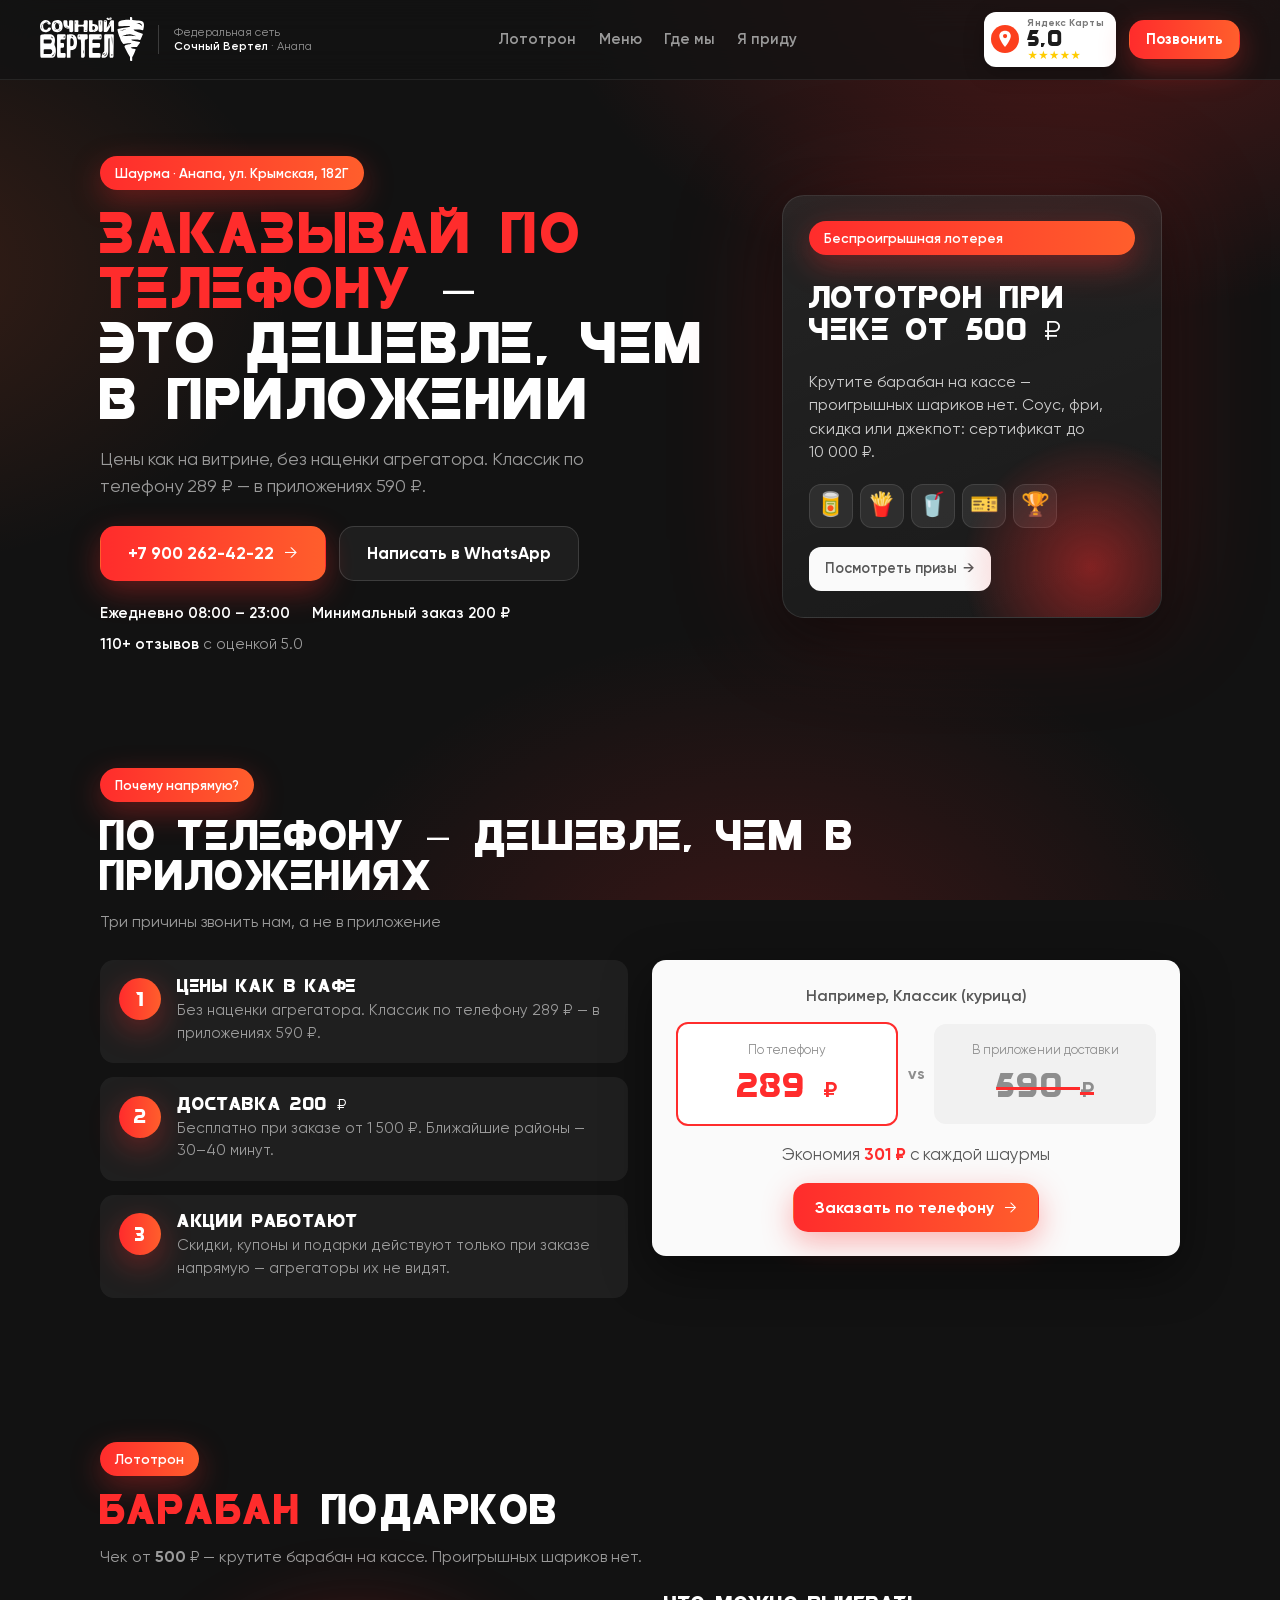
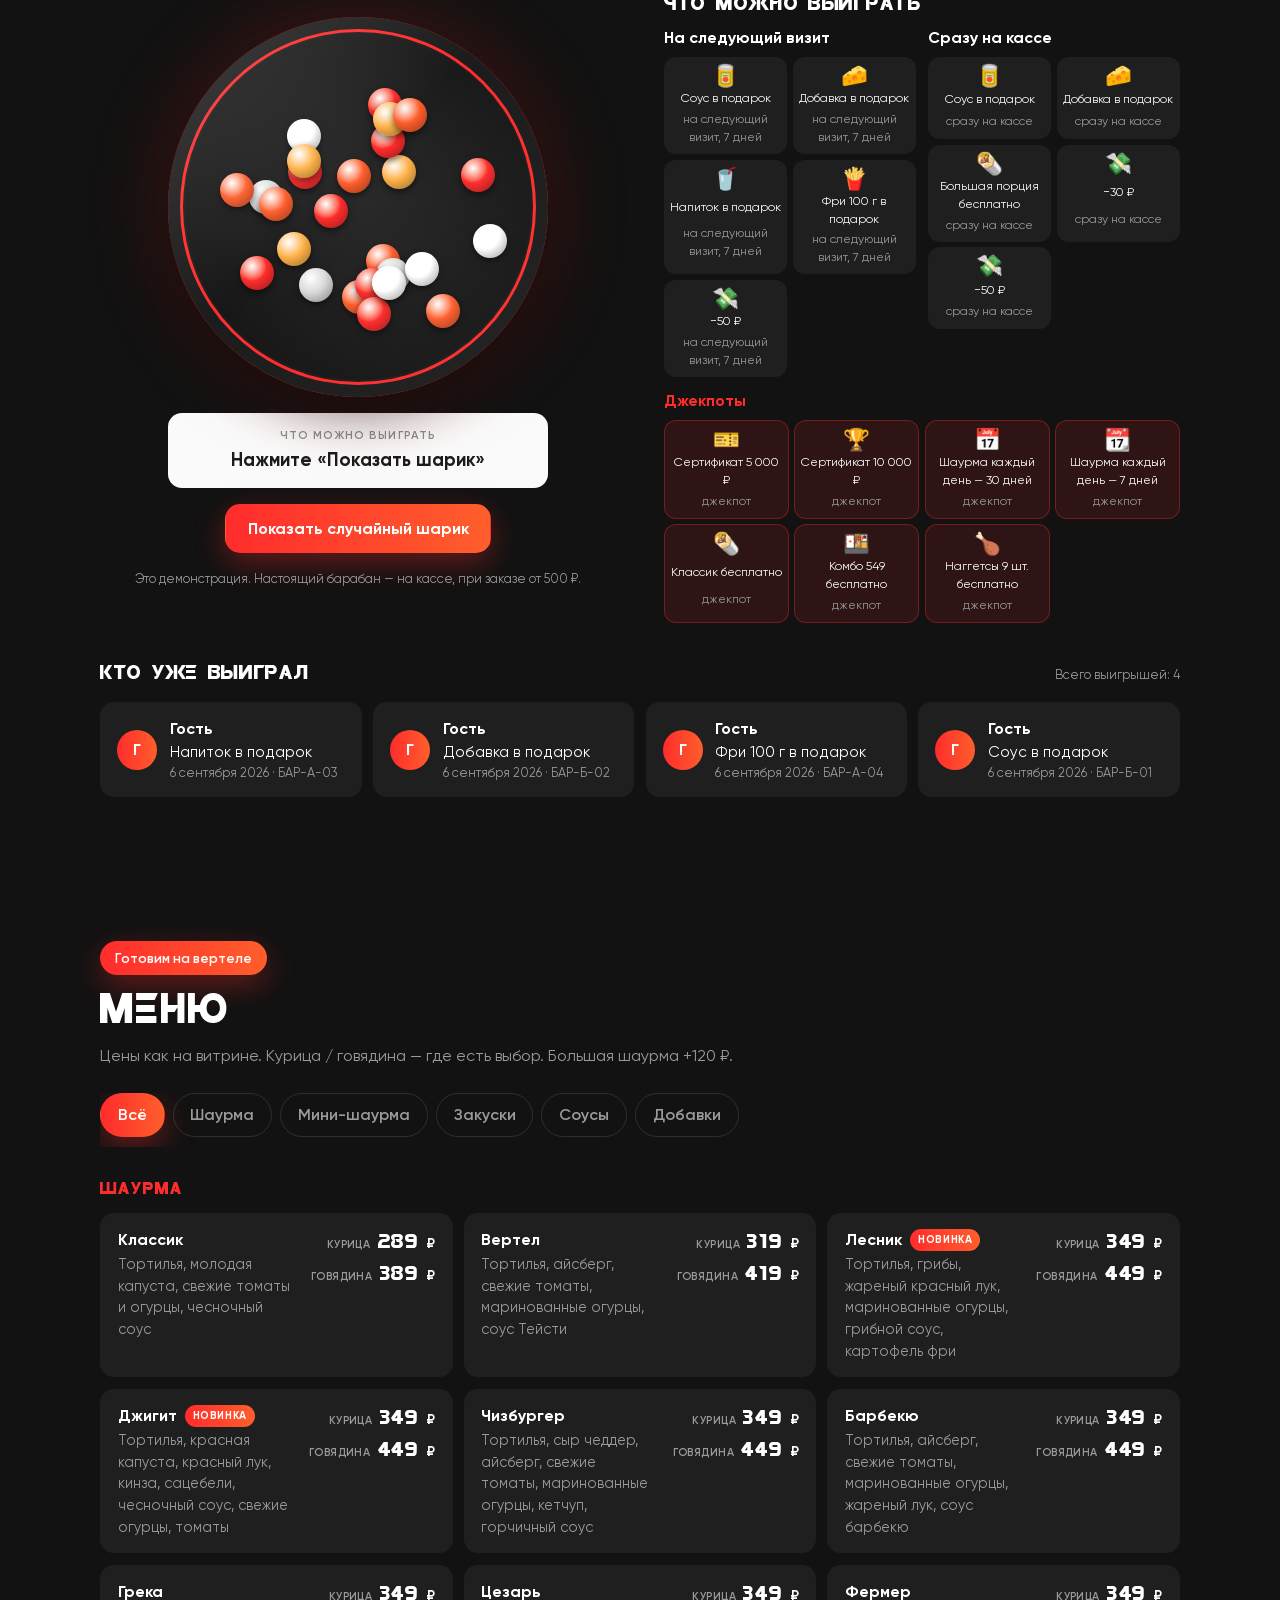
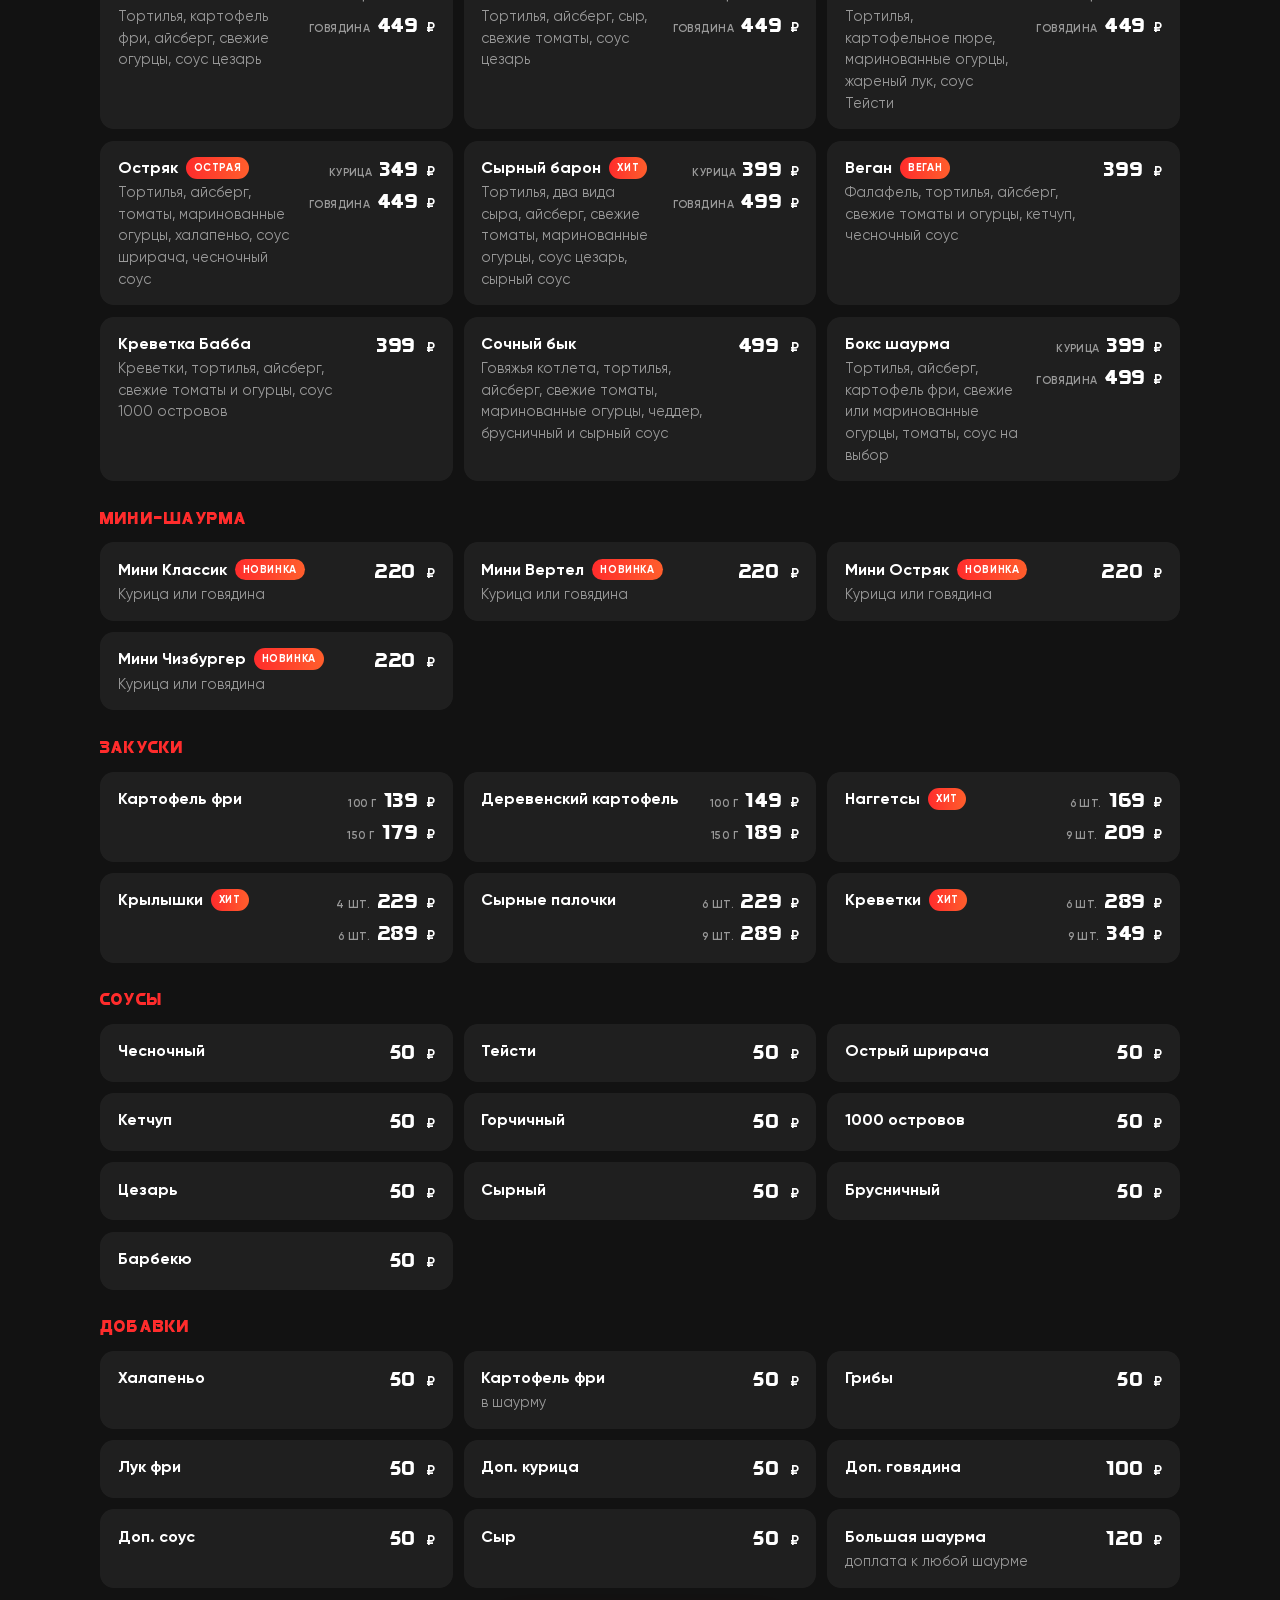
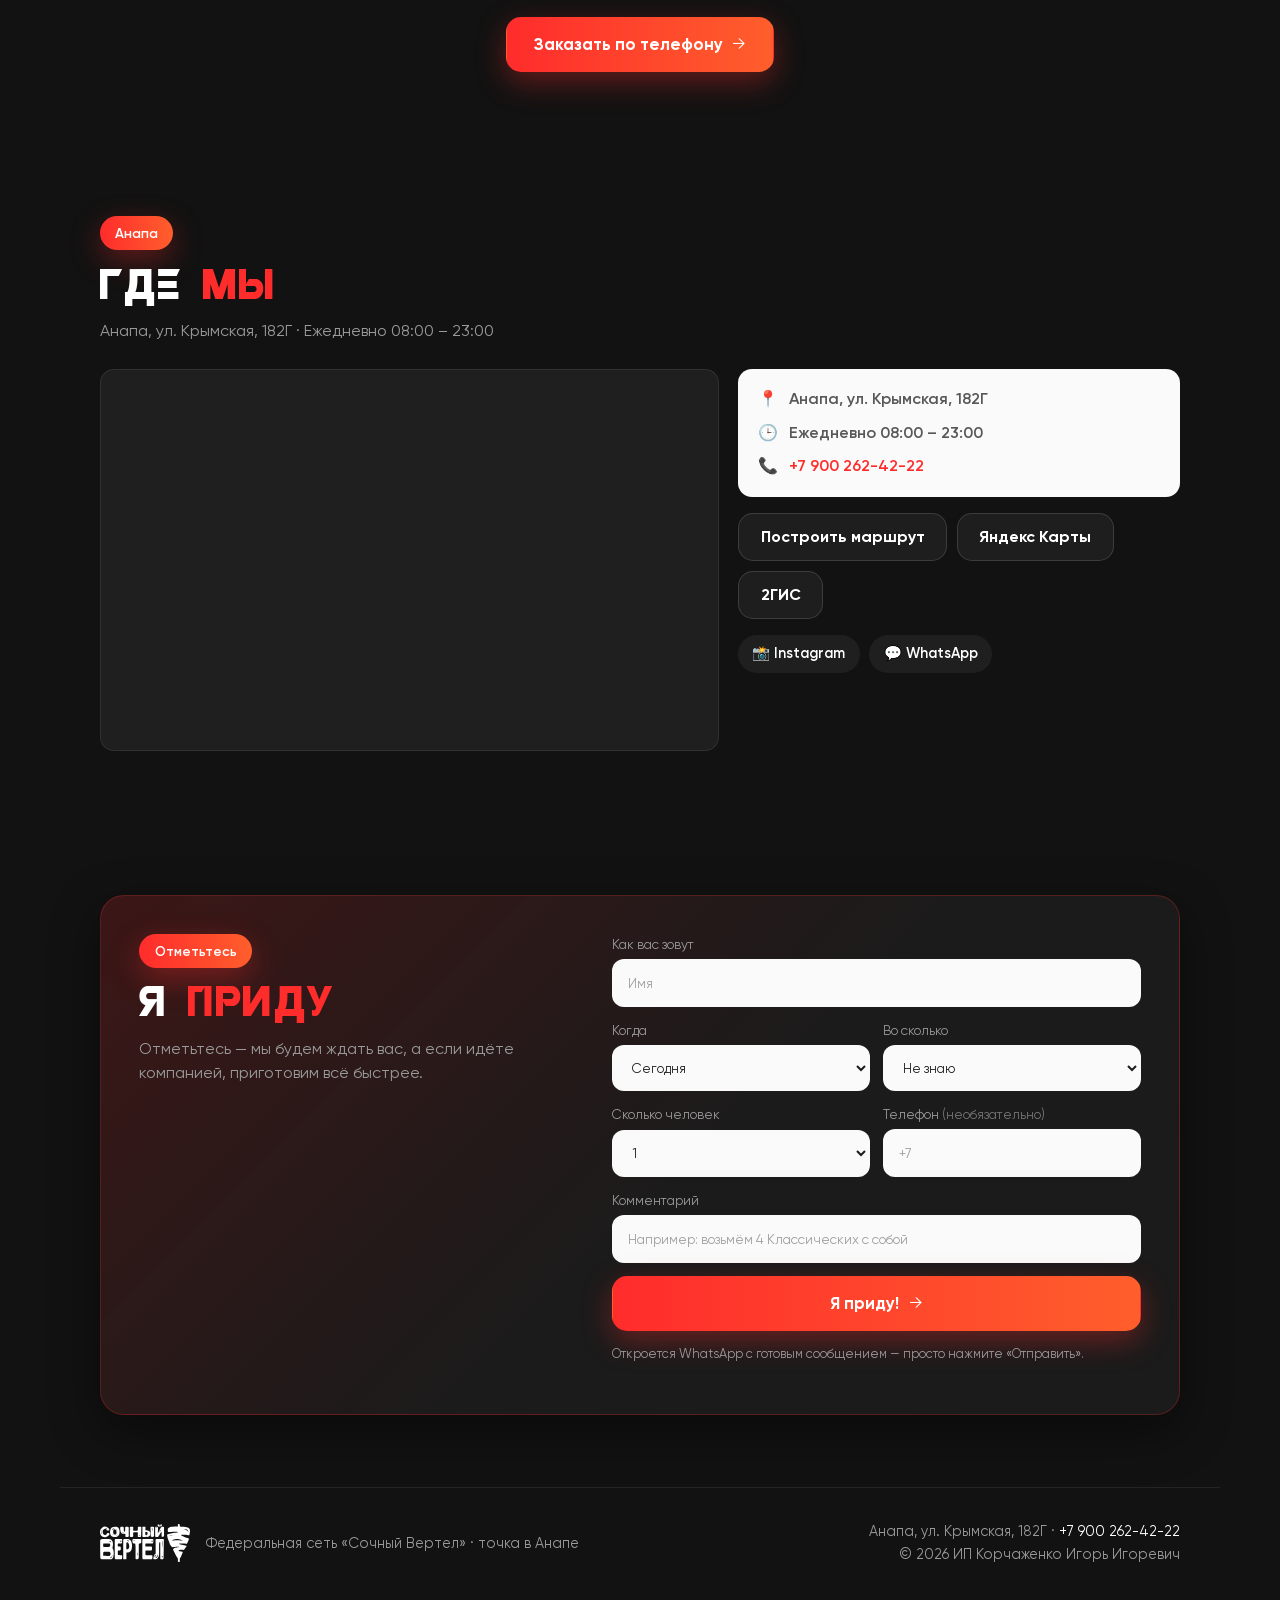
==== index.html @ 8f4b558a "Карта на карточку Сочный Вертел, барабан по центру, победители 6 сентября" ====
<!DOCTYPE html>
<html lang="ru">
<head>
  <meta charset="utf-8">
  <meta name="viewport" content="width=device-width, initial-scale=1, viewport-fit=cover">
  <title>Сочный вертел — шаурма в Анапе. Заказ по телефону дешевле</title>
  <meta name="description" content="Шаурма «Сочный вертел» в Анапе, ул. Крымская 182Г. Заказ по телефону дешевле. Беспроигрышный лототрон от 500 ₽.">
  <meta name="theme-color" content="#16110d">
  <meta property="og:title" content="Сочный вертел — шаурма в Анапе">
  <meta property="og:description" content="Заказ по телефону дешевле, чем в приложениях. Беспроигрышный лототрон при чеке от 500 ₽.">
  <meta property="og:type" content="website">
  <link rel="icon" href="assets/logo.svg" type="image/svg+xml">
  <link rel="stylesheet" href="styles.css">
</head>
<body>

<div class="embers" aria-hidden="true"></div>

<header class="topbar">
  <a class="brand" href="#top">
    <img src="assets/logo.svg" alt="Сочный Вертел" width="104" height="44">
    <span class="brand-sub">Федеральная сеть<br><b>Сочный Вертел</b> · Анапа</span>
  </a>
  <nav class="topnav">
    <a href="#drum">Лототрон</a>
    <a href="#menu">Меню</a>
    <a href="#map">Где мы</a>
    <a href="#rsvp">Я приду</a>
  </nav>
  <div class="topbar-right">
    <a class="ymaps-badge" data-ymaps href="#" target="_blank" rel="noopener" aria-label="5.0 на Яндекс Картах">
      <span class="ymaps-logo" aria-hidden="true">
        <svg viewBox="0 0 32 32" width="28" height="28">
          <circle cx="16" cy="16" r="16" fill="#FC3F1D"/>
          <path d="M16.1 6.6c-3.9 0-6.6 2.5-6.6 6.1 0 4.4 5.5 11.2 6.2 12.1.2.2.5.2.7 0 .7-.9 6.2-7.7 6.2-12.1 0-3.6-2.7-6.1-6.5-6.1zm0 8.4a2.4 2.4 0 1 1 0-4.8 2.4 2.4 0 0 1 0 4.8z" fill="#fff"/>
        </svg>
      </span>
      <span class="ymaps-meta">
        <span class="ymaps-brand">Яндекс Карты</span>
        <span class="ymaps-score">5,0</span>
        <span class="ymaps-stars" aria-hidden="true">★★★★★</span>
      </span>
    </a>
    <a class="btn btn-sm btn-accent" data-tel href="#">Позвонить</a>
  </div>
</header>

<main id="top">

  <!-- ============ HERO ============ -->
  <section class="hero">
    <div class="hero-inner">
      <span class="tag">Шаурма · <span data-address>Анапа, ул. Крымская, 182Г</span></span>
      <h1><span class="red">Заказывай по телефону</span> — <br>это дешевле, чем в приложении</h1>
      <p class="lead">Цены как на витрине, без наценки агрегатора. Классик по телефону 289&nbsp;₽ — в приложениях 590&nbsp;₽.</p>
      <div class="hero-cta">
        <a class="btn btn-accent btn-lg" data-tel href="#"><span data-phone>+7 ···</span> <span class="arrow">→</span></a>
        <a class="btn btn-ghost btn-lg" data-wa href="#" target="_blank" rel="noopener">Написать в WhatsApp</a>
      </div>
      <ul class="hero-facts">
        <li><b data-hours>Ежедневно</b></li>
        <li><b data-min-order>Минимальный заказ 200 ₽</b></li>
        <li><b>110+ отзывов</b> с оценкой 5.0</li>
      </ul>
    </div>
    <div class="hero-art">
      <a class="hero-card hero-lotto" href="#drum">
        <span class="tag">Беспроигрышная лотерея</span>
        <h2 class="hero-lotto-title">Лототрон при чеке от <span data-drum-threshold>500</span>&nbsp;₽</h2>
        <p class="hero-lotto-lead">Крутите барабан на кассе — проигрышных шариков нет. Соус, фри, скидка или джекпот: сертификат до 10&nbsp;000&nbsp;₽.</p>
        <div class="hero-lotto-prizes" aria-hidden="true">
          <span>🥫</span><span>🍟</span><span>🥤</span><span>🎫</span><span>🏆</span>
        </div>
        <span class="hero-pill">Посмотреть призы <span class="arrow">→</span></span>
      </a>
    </div>
  </section>

  <!-- ============ DELIVERY ============ -->
  <section class="section delivery" id="delivery">
    <div class="section-head">
      <span class="tag">Почему напрямую?</span>
      <h2 data-delivery-headline>По телефону — дешевле</h2>
      <p class="muted">Три причины звонить нам, а не в приложение</p>
    </div>
    <div class="delivery-grid">
      <div class="points" data-delivery-points></div>
      <div class="compare-card" data-compare hidden>
        <div class="compare-title">Например, <span data-compare-item></span></div>
        <div class="compare-row">
          <div class="compare-col phone">
            <span class="compare-label">По телефону</span>
            <span class="compare-price" data-compare-phone></span>
          </div>
          <div class="compare-vs">vs</div>
          <div class="compare-col app">
            <span class="compare-label">В приложении доставки</span>
            <span class="compare-price" data-compare-app></span>
          </div>
        </div>
        <div class="compare-save">Экономия <b data-compare-save></b> с каждой шаурмы</div>
        <a class="btn btn-accent" data-tel href="#">Заказать по телефону <span class="arrow">→</span></a>
      </div>
    </div>
  </section>

  <!-- ============ DRUM / LOTTERY ============ -->
  <section class="section drum" id="drum">
    <div class="section-head">
      <span class="tag">Лототрон</span>
      <h2><span class="red">Барабан</span> подарков</h2>
      <p class="muted">Чек от <b data-drum-threshold>500</b> ₽ — крутите барабан на кассе. Проигрышных шариков нет.</p>
    </div>

    <div class="drum-grid">
      <div class="drum-visual">
        <div class="drum-wheel" data-wheel>
          <div class="drum-glass"></div>
          <div class="drum-balls" data-balls></div>
        </div>
        <div class="drum-result" data-drum-result>
          <span class="drum-result-label">Что можно выиграть</span>
          <span class="drum-result-prize">Нажмите «Показать шарик»</span>
        </div>
        <button class="btn btn-accent" type="button" data-spin>Показать случайный шарик</button>
        <p class="tiny muted">Это демонстрация. Настоящий барабан — на кассе, при заказе от <span data-drum-threshold>500</span> ₽.</p>
      </div>

      <div class="drum-side">
        <div class="prizes">
          <h3>Что можно выиграть</h3>
          <div class="prize-groups" data-prizes></div>
        </div>
      </div>
    </div>

    <div class="winners">
      <div class="winners-head">
        <h3>Кто уже выиграл</h3>
        <span class="tiny muted" data-winners-count></span>
      </div>
      <div class="winners-list" data-winners>
        <div class="empty">Барабан крутится на кассе — первые выигрыши появятся здесь.</div>
      </div>
    </div>
  </section>

  <!-- ============ MENU ============ -->
  <section class="section" id="menu">
    <div class="section-head">
      <span class="tag">Готовим на вертеле</span>
      <h2>Меню</h2>
      <p class="muted">Цены как на витрине. Курица / говядина — где есть выбор. Большая шаурма +120&nbsp;₽.</p>
    </div>
    <div class="menu-tabs" data-menu-tabs></div>
    <div class="menu-list" data-menu></div>
    <div class="menu-cta">
      <a class="btn btn-accent btn-lg" data-tel href="#">Заказать по телефону <span class="arrow">→</span></a>
      <a class="btn btn-ghost" data-yandex-eda href="#" target="_blank" rel="noopener" hidden>Мы в Яндекс Еде</a>
    </div>
  </section>

  <!-- ============ MAP ============ -->
  <section class="section" id="map">
    <div class="section-head">
      <span class="tag">Анапа</span>
      <h2>Где <span class="red">мы</span></h2>
      <p class="muted"><span data-address></span> · <span data-hours></span></p>
    </div>
    <div class="map-grid">
      <div class="map-frame">
        <iframe data-map title="Карта: Сочный вертел, Анапа" loading="lazy" allowfullscreen></iframe>
      </div>
      <div class="map-side">
        <div class="map-card">
          <div class="map-card-row"><span class="ico">📍</span><span data-address></span></div>
          <div class="map-card-row"><span class="ico">🕒</span><span data-hours></span></div>
          <div class="map-card-row"><span class="ico">📞</span><a data-tel href="#"><span data-phone></span></a></div>
        </div>
        <div class="map-links">
          <a class="btn btn-ghost" data-route href="#" target="_blank" rel="noopener">Построить маршрут</a>
          <a class="btn btn-ghost" data-ymaps href="#" target="_blank" rel="noopener">Яндекс Карты</a>
          <a class="btn btn-ghost" data-2gis href="#" target="_blank" rel="noopener">2ГИС</a>
        </div>
        <div class="social" data-social></div>
      </div>
    </div>
  </section>

  <!-- ============ RSVP ============ -->
  <section class="section rsvp" id="rsvp">
    <div class="rsvp-card">
      <div class="rsvp-text">
        <span class="tag">Отметьтесь</span>
        <h2>Я <span class="red">приду</span></h2>
        <p>Отметьтесь — мы будем ждать вас, а если идёте компанией, приготовим всё быстрее. <span class="rsvp-counter" data-rsvp-counter hidden>Сегодня к нам собираются <b data-rsvp-today>0</b> гостей.</span></p>
      </div>
      <form class="rsvp-form" data-rsvp-form novalidate>
        <label>
          <span>Как вас зовут</span>
          <input name="name" type="text" maxlength="60" placeholder="Имя" required autocomplete="name">
        </label>
        <div class="row2">
          <label>
            <span>Когда</span>
            <select name="when" required>
              <option value="Сегодня">Сегодня</option>
              <option value="Завтра">Завтра</option>
              <option value="В пятницу на DJ-сет">В пятницу на DJ-сет</option>
              <option value="В субботу на DJ-сет">В субботу на DJ-сет</option>
              <option value="На этой неделе">На этой неделе</option>
            </select>
          </label>
          <label>
            <span>Во сколько</span>
            <select name="time">
              <option value="">Не знаю</option>
              <option>08:00–11:00</option>
              <option>11:00–14:00</option>
              <option>14:00–17:00</option>
              <option>17:00–20:00</option>
              <option>20:00–23:00</option>
            </select>
          </label>
        </div>
        <div class="row2">
          <label>
            <span>Сколько человек</span>
            <select name="people">
              <option>1</option><option>2</option><option>3</option><option>4</option><option>5</option><option value="6+">6 и больше</option>
            </select>
          </label>
          <label>
            <span>Телефон <em>(необязательно)</em></span>
            <input name="phone" type="tel" placeholder="+7" autocomplete="tel">
          </label>
        </div>
        <label>
          <span>Комментарий</span>
          <input name="comment" type="text" maxlength="140" placeholder="Например: возьмём 4 Классических с собой">
        </label>
        <!-- honeypot -->
        <input name="website" type="text" class="hp" tabindex="-1" autocomplete="off">
        <button class="btn btn-accent btn-lg" type="submit" data-rsvp-submit>Я приду! <span class="arrow">→</span></button>
        <p class="tiny muted" data-rsvp-hint></p>
        <div class="rsvp-status" data-rsvp-status hidden></div>
      </form>
    </div>
  </section>

</main>

<footer class="footer">
  <div class="footer-brand"><img src="assets/logo.svg" alt="Сочный Вертел" width="90" height="38"><span>Федеральная сеть «Сочный Вертел» · точка в Анапе</span></div>
  <div class="footer-meta"><span data-address></span> · <a data-tel href="#"><span data-phone></span></a><br>© <span data-year></span> <span data-legal></span></div>
</footer>

<a class="fab" data-tel href="#" aria-label="Позвонить">Заказать по телефону <span class="arrow">→</span></a>

<div class="modal" data-modal hidden>
  <div class="modal-backdrop" data-modal-close></div>
  <div class="modal-card" role="dialog" aria-modal="true">
    <button class="modal-x" type="button" data-modal-close aria-label="Закрыть">×</button>
    <div class="modal-ico" data-modal-ico></div>
    <h3 data-modal-title></h3>
    <p data-modal-text></p>
    <a class="btn btn-accent" data-tel href="#">Заказать по телефону <span class="arrow">→</span></a>
  </div>
</div>

<script src="config.js"></script>
<script src="app.js"></script>
</body>
</html>
---- styles.css ----
/* ============================================================
   Сочный Вертел — фирменный стиль (по мотивам sochnyvertel.ru)
   Шрифты: ROBO (заголовки), Gilroy (текст). Цвета: #ff2c2c → #ff5e2c
   ============================================================ */
@font-face { font-family: "ROBO"; src: url("assets/fonts/robo.woff") format("woff"); font-weight: 400; font-display: swap; }
@font-face { font-family: "Gilroy"; src: url("assets/fonts/gilroy-regular.woff") format("woff"); font-weight: 400; font-display: swap; }
@font-face { font-family: "Gilroy"; src: url("assets/fonts/gilroy-semibold.woff") format("woff"); font-weight: 600; font-display: swap; }
@font-face { font-family: "Gilroy"; src: url("assets/fonts/gilroy-bold.woff") format("woff"); font-weight: 700; font-display: swap; }

:root {
  --bg: #121212;
  --bg-2: #171717;
  --card: rgba(255, 255, 255, 0.06);
  --card-solid: #1f1f1f;
  --line: rgba(255, 255, 255, 0.08);
  --text: #ffffff;
  --muted: #9a9a9a;
  --muted-2: #8e8e8e;
  --red: #ff2c2c;
  --red-2: #ff5e2c;
  --grad: linear-gradient(90deg, #ff2c2c 0%, #ff5e2c 100%);
  --light: #fafafa;
  --light-text: #585858;
  --green: #4cd37b;
  --gold: #ffb347;
  --radius: 14px;
  --radius-btn: 15px;
  --shadow: 0 16px 50px rgba(0, 0, 0, 0.45);
  --glow: 0 10px 30px rgba(255, 44, 44, 0.35);
  --max: 1160px;
  --font: "Gilroy", "Manrope", system-ui, -apple-system, "Segoe UI", Roboto, sans-serif;
  --display: "ROBO", "Gilroy", system-ui, sans-serif;
}

* { box-sizing: border-box; }
html { scroll-behavior: smooth; scroll-padding-top: 84px; }
body {
  margin: 0;
  font-family: var(--font);
  background: var(--bg);
  color: var(--text);
  line-height: 1.5;
  -webkit-font-smoothing: antialiased;
  position: relative;
  overflow-x: hidden;
}
/* фирменные «угли»/жар на фоне */
body::before {
  content: ""; position: fixed; inset: 0; z-index: -2; pointer-events: none;
  background:
    radial-gradient(900px 600px at 85% -5%, rgba(255, 44, 44, 0.28), transparent 60%),
    radial-gradient(700px 500px at -10% 30%, rgba(255, 94, 44, 0.16), transparent 60%),
    radial-gradient(800px 600px at 60% 110%, rgba(255, 44, 44, 0.18), transparent 60%),
    var(--bg);
}
.embers { position: fixed; inset: 0; z-index: -1; pointer-events: none; overflow: hidden; }
.embers i {
  position: absolute; bottom: -10px; width: 4px; height: 4px; border-radius: 50%;
  background: radial-gradient(circle, #ffd9a8 0%, #ff5e2c 45%, rgba(255, 44, 44, 0) 75%);
  filter: blur(0.3px); opacity: 0; animation: rise linear infinite;
}
@keyframes rise {
  0% { transform: translate(0, 0) scale(0.6); opacity: 0; }
  10% { opacity: 0.9; }
  100% { transform: translate(var(--dx), -110vh) scale(1.2); opacity: 0; }
}

a { color: inherit; text-decoration: none; }
h1, h2, h3 { margin: 0 0 0.4em; line-height: 1.08; }
h1, h2 {
  font-family: var(--display); font-weight: 400; text-transform: uppercase; letter-spacing: 0.04em;
}
h1 { font-size: clamp(1.9rem, 4.6vw, 3.2rem); }
h2 { font-size: clamp(1.5rem, 3.2vw, 2.3rem); }
h3 { font-family: var(--font); font-weight: 700; font-size: 1.1rem; }
p { margin: 0 0 1em; }
.muted { color: var(--muted); }
.tiny { font-size: 0.8rem; }
.red { color: var(--red); }
[hidden] { display: none !important; }

/* ---------- tag / buttons ---------- */
.tag {
  display: inline-block; padding: 0.42rem 0.95rem; border-radius: 999px; background: var(--grad); color: #fff;
  font-weight: 600; font-size: 0.85rem; margin-bottom: 0.9rem; box-shadow: var(--glow);
}
.btn {
  display: inline-flex; align-items: center; justify-content: center; gap: 0.6rem;
  padding: 0.85rem 1.35rem; border-radius: var(--radius-btn); font-weight: 700; font-size: 1rem; font-family: var(--font);
  border: 1.5px solid transparent; cursor: pointer; transition: transform 0.12s, filter 0.2s, border-color 0.2s, background 0.2s;
  white-space: nowrap; user-select: none; line-height: 1.2;
}
.btn:active { transform: scale(0.97); }
.btn .arrow { font-weight: 400; transition: transform 0.2s; }
.btn:hover .arrow { transform: translateX(4px); }
.btn-accent { background: var(--grad); color: #fff; box-shadow: var(--glow); }
.btn-accent:hover { filter: brightness(1.07); }
.btn-ghost { background: rgba(255, 255, 255, 0.05); border-color: rgba(255, 255, 255, 0.14); color: var(--text); }
.btn-ghost:hover { border-color: var(--red); }
.btn-lg { padding: 1.05rem 1.7rem; font-size: 1.05rem; }
.btn-sm { padding: 0.6rem 1rem; font-size: 0.9rem; }

/* ---------- topbar ---------- */
.topbar {
  position: sticky; top: 0; z-index: 50;
  display: flex; align-items: center; gap: 1.2rem; justify-content: space-between;
  padding: 0.75rem clamp(1rem, 4vw, 2.5rem);
  background: rgba(18, 18, 18, 0.78); backdrop-filter: blur(16px); -webkit-backdrop-filter: blur(16px);
  border-bottom: 1px solid var(--line);
}
.brand { display: flex; align-items: center; gap: 0.9rem; }
.brand img { display: block; height: 44px; width: auto; }
.brand-sub { font-size: 0.72rem; line-height: 1.25; color: var(--muted); padding-left: 0.9rem; border-left: 1px solid rgba(255, 255, 255, 0.18); }
.brand-sub b { color: var(--text); font-weight: 600; }
.topnav { display: flex; gap: 1.4rem; font-weight: 600; font-size: 0.95rem; color: var(--muted); }
.topnav a:hover { color: var(--text); }
.topbar-right { display: flex; align-items: center; gap: 0.8rem; }
.ymaps-badge {
  display: flex; align-items: center; gap: 0.55rem; padding: 0.35rem 0.7rem 0.35rem 0.4rem;
  background: #fff; color: #1c1c1c; border-radius: 12px; box-shadow: 0 6px 20px rgba(0, 0, 0, 0.25);
  min-width: 132px; text-decoration: none;
}
.ymaps-logo { display: grid; place-items: center; flex: 0 0 auto; }
.ymaps-logo svg { display: block; }
.ymaps-meta { display: grid; line-height: 1.05; }
.ymaps-brand { font-size: 0.62rem; font-weight: 700; color: #7a7a7a; letter-spacing: 0.02em; }
.ymaps-score { font-family: var(--display); font-size: 1.25rem; letter-spacing: 0.04em; color: #1c1c1c; }
.ymaps-stars { color: #fc0; font-size: 0.72rem; letter-spacing: 0.04em; }
@media (max-width: 960px) { .topnav { display: none; } }
@media (max-width: 640px) {
  .brand-sub { display: none; }
  .ymaps-badge { min-width: 0; padding: 0.3rem 0.5rem 0.3rem 0.3rem; }
  .ymaps-brand { display: none; }
}

/* ---------- hero ---------- */
.hero {
  max-width: var(--max); margin: 0 auto; padding: clamp(2.5rem, 6vw, 5rem) clamp(1rem, 4vw, 2.5rem) 2.5rem;
  display: grid; grid-template-columns: 1.2fr 0.8fr; gap: 2.5rem; align-items: center;
}
.lead { font-size: 1.12rem; color: var(--muted); max-width: 50ch; }
.hero-cta { display: flex; flex-wrap: wrap; gap: 0.8rem; margin: 1.6rem 0 1.3rem; }
.hero-facts { list-style: none; padding: 0; margin: 0; display: flex; flex-wrap: wrap; gap: 0.5rem 1.4rem; color: var(--muted); font-size: 0.95rem; }
.hero-facts b { color: var(--text); font-weight: 600; }
.hero-art { display: flex; justify-content: center; }
.hero-card {
  width: min(380px, 90vw); padding: 1.6rem; border-radius: 22px;
  background: linear-gradient(160deg, rgba(255, 255, 255, 0.08), rgba(255, 255, 255, 0.03));
  border: 1px solid rgba(255, 255, 255, 0.1); box-shadow: var(--shadow), 0 0 120px rgba(255, 44, 44, 0.18);
  display: grid; gap: 1.2rem; position: relative; overflow: hidden;
}
.hero-card::after {
  content: ""; position: absolute; right: -60px; bottom: -80px; width: 260px; height: 260px; border-radius: 50%;
  background: radial-gradient(circle, rgba(255, 44, 44, 0.45), transparent 70%); pointer-events: none;
}
.hero-lotto { text-decoration: none; color: inherit; }
.hero-lotto .tag { margin-bottom: 0.4rem; }
.hero-lotto-title {
  font-family: var(--display); font-weight: 400; text-transform: uppercase; letter-spacing: 0.04em;
  font-size: clamp(1.35rem, 2.4vw, 1.75rem); line-height: 1.15; margin: 0;
}
.hero-lotto-lead { margin: 0.4rem 0 0; color: rgba(255, 255, 255, 0.78); font-size: 0.98rem; }
.hero-lotto-prizes { display: flex; gap: 0.45rem; font-size: 1.45rem; position: relative; }
.hero-lotto-prizes span {
  width: 44px; height: 44px; border-radius: 12px; display: grid; place-items: center;
  background: rgba(255, 255, 255, 0.08); border: 1px solid rgba(255, 255, 255, 0.1);
}
.hero-pill { font-size: 0.9rem; padding: 0.7rem 1rem; border-radius: 12px; background: var(--light); color: var(--light-text); font-weight: 600; position: relative; display: inline-flex; align-items: center; gap: 0.4rem; width: fit-content; }
.hero-pill b { color: var(--red); }
@media (max-width: 900px) {
  .hero { grid-template-columns: 1fr; text-align: center; }
  .lead { margin: 0 auto; }
  .hero-cta, .hero-facts { justify-content: center; }
  .hero h1 br { display: none; }
  .hero-art { order: 1; }
  .hero-card { text-align: left; }
  .hero-lotto-prizes { justify-content: center; }
  .hero-pill { margin: 0 auto; }
}

/* ---------- sections ---------- */
.section { max-width: var(--max); margin: 0 auto; padding: clamp(2.5rem, 6vw, 4.5rem) clamp(1rem, 4vw, 2.5rem); }
.section-head { margin-bottom: 1.6rem; }
.section-head p { margin: 0; }

/* ---------- delivery ---------- */
.delivery-grid { display: grid; grid-template-columns: 1fr 1fr; gap: 1.5rem; align-items: start; }
.points { display: grid; gap: 0.9rem; }
.point { display: flex; gap: 1rem; background: var(--card); border-radius: var(--radius); padding: 1.15rem 1.2rem; }
.point-num {
  flex: 0 0 42px; height: 42px; border-radius: 50%; display: grid; place-items: center;
  font-family: var(--display); font-size: 1.05rem; background: var(--grad); color: #fff; box-shadow: var(--glow);
}
.point h3 { font-size: 1.02rem; margin-bottom: 0.2rem; text-transform: uppercase; font-family: var(--display); font-weight: 400; letter-spacing: 0.04em; }
.point p { margin: 0; color: var(--muted); font-size: 0.95rem; }
.compare-card { background: var(--light); color: var(--light-text); border-radius: var(--radius); padding: 1.5rem; text-align: center; box-shadow: var(--shadow); }
.compare-title { color: var(--light-text); margin-bottom: 0.9rem; font-weight: 600; }
.compare-row { display: grid; grid-template-columns: 1fr auto 1fr; gap: 0.6rem; align-items: center; }
.compare-col { padding: 1rem 0.6rem; border-radius: 12px; background: #f1f1f1; }
.compare-col.phone { background: #fff; border: 2px solid var(--red); }
.compare-label { display: block; font-size: 0.8rem; color: var(--muted-2); margin-bottom: 0.2rem; }
.compare-price { font-family: var(--display); font-size: 1.9rem; letter-spacing: 0.04em; color: #1c1c1c; }
.compare-col.phone .compare-price { color: var(--red); }
.compare-col.app .compare-price { text-decoration: line-through; text-decoration-color: var(--red); text-decoration-thickness: 3px; color: #8e8e8e; }
.compare-vs { color: var(--muted-2); font-weight: 700; }
.compare-save { margin: 1rem 0; font-size: 1.05rem; }
.compare-save b { color: var(--red); }
@media (max-width: 820px) { .delivery-grid { grid-template-columns: 1fr; } }

/* ---------- promos ---------- */
.promo-grid { display: grid; grid-template-columns: repeat(auto-fill, minmax(240px, 1fr)); gap: 1rem; }
.promo {
  position: relative; text-align: left; background: var(--card); border: 1px solid transparent; border-radius: var(--radius);
  padding: 1.25rem; color: var(--text); cursor: pointer; font: inherit; font-family: var(--font); transition: transform 0.15s, border-color 0.2s, background 0.2s;
  display: flex; flex-direction: column; gap: 0.55rem;
}
.promo:hover { transform: translateY(-3px); border-color: rgba(255, 44, 44, 0.6); background: rgba(255, 255, 255, 0.08); }
.promo-ico { width: 46px; height: 46px; border-radius: 50%; display: grid; place-items: center; font-size: 1.35rem; background: var(--grad); box-shadow: var(--glow); }
.promo h3 { margin: 0.3rem 0 0; font-family: var(--display); font-weight: 400; text-transform: uppercase; letter-spacing: 0.04em; font-size: 1rem; line-height: 1.2; padding-right: 5.5rem; }
.promo p { margin: 0; color: var(--muted); font-size: 0.95rem; }
.promo-badge { position: absolute; top: 1.1rem; right: 1.1rem; font-size: 0.7rem; font-weight: 700; text-transform: uppercase; letter-spacing: 0.06em; background: rgba(255, 44, 44, 0.16); color: #ff8562; padding: 0.3rem 0.6rem; border-radius: 999px; }
.promo-more { margin-top: auto; color: var(--red); font-weight: 600; font-size: 0.9rem; }

/* ---------- drum ---------- */
.drum-grid {
  display: grid;
  grid-template-columns: minmax(0, 1fr) minmax(0, 1fr);
  gap: clamp(1.5rem, 4vw, 3rem);
  align-items: center;
}
.drum-visual {
  display: flex;
  flex-direction: column;
  align-items: center;
  justify-content: center;
  gap: 1rem;
  text-align: center;
}
.drum-side { display: flex; flex-direction: column; justify-content: center; }
.drum-wheel {
  position: relative; width: min(380px, 100%); aspect-ratio: 1; border-radius: 50%;
  background: radial-gradient(circle at 50% 45%, #2a2a2a, #141414 75%);
  box-shadow: inset 0 0 0 12px #1c1c1c, inset 0 0 0 15px #ff2c2c, inset 0 0 0 17px #1c1c1c, var(--shadow), 0 0 80px rgba(255, 44, 44, 0.25);
  overflow: hidden; transition: transform 3.2s cubic-bezier(0.12, 0.75, 0.15, 1);
}
.drum-glass { position: absolute; inset: 0; border-radius: 50%; background: linear-gradient(135deg, rgba(255, 255, 255, 0.16), transparent 45%, rgba(255, 255, 255, 0.04)); pointer-events: none; z-index: 2; }
.drum-balls { position: absolute; inset: 22px; }
.ball {
  position: absolute; width: 34px; height: 34px; border-radius: 50%;
  background: radial-gradient(circle at 35% 30%, #fff, var(--c) 45%, color-mix(in srgb, var(--c) 60%, #000) 100%);
  box-shadow: 0 3px 6px rgba(0, 0, 0, 0.5);
}
.drum-result { min-height: 74px; background: var(--light); color: var(--light-text); border-radius: 14px; padding: 0.85rem 1.2rem; width: min(380px, 100%); display: grid; gap: 0.2rem; }
.drum-result-label { font-size: 0.72rem; text-transform: uppercase; letter-spacing: 0.1em; color: var(--muted-2); font-weight: 600; }
.drum-result-prize { font-weight: 700; font-size: 1.15rem; color: #1c1c1c; }
.drum-result.win { box-shadow: 0 0 40px rgba(255, 44, 44, 0.45); outline: 2px solid var(--red); }
.drum-result.win .drum-result-prize { color: var(--red); }
.drum-result.pop { animation: pop 0.5s ease; }
@keyframes pop { 0% { transform: scale(0.95); } 60% { transform: scale(1.04); } 100% { transform: scale(1); } }
.prizes h3 { margin-bottom: 0.8rem; font-family: var(--display); font-weight: 400; text-transform: uppercase; letter-spacing: 0.04em; }
.prize-groups { display: grid; gap: 0.75rem; }
@media (min-width: 821px) {
  .prize-groups { grid-template-columns: 1fr 1fr; align-items: start; }
  .prize-group:last-child { grid-column: 1 / -1; }
}
.prize-group { margin: 0; }
.prize-group-title { font-weight: 700; margin-bottom: 0.45rem; }
.prize-group-title.jackpot { color: var(--red); }
.prize-list { display: grid; grid-template-columns: repeat(auto-fill, minmax(110px, 1fr)); gap: 0.35rem; }
.prize {
  display: grid; justify-items: center; text-align: center; gap: 0.15rem;
  padding: 0.5rem 0.35rem; background: var(--card); border-radius: 12px; font-size: 0.76rem; min-height: 82px;
}
.prize-ico { font-size: 1.35rem; line-height: 1; }
.prize small { color: var(--muted); display: block; font-size: 0.75rem; }
.prize.jackpot { background: rgba(255, 44, 44, 0.12); border: 1px solid rgba(255, 44, 44, 0.35); }
@media (max-width: 820px) { .drum-grid { grid-template-columns: 1fr; } }

.winners { margin-top: 2.5rem; }
.winners-head { display: flex; justify-content: space-between; align-items: baseline; margin-bottom: 0.8rem; }
.winners-head h3 { font-family: var(--display); font-weight: 400; text-transform: uppercase; letter-spacing: 0.04em; }
.winners-list { display: grid; grid-template-columns: repeat(auto-fill, minmax(240px, 1fr)); gap: 0.7rem; }
.winner { display: flex; gap: 0.8rem; align-items: center; background: var(--card); border-radius: 14px; padding: 0.85rem 1rem; border: 1px solid transparent; }
.winner.jackpot { border-color: rgba(255, 44, 44, 0.5); background: linear-gradient(135deg, rgba(255, 44, 44, 0.18), var(--card)); }
.winner-ava { flex: 0 0 40px; height: 40px; border-radius: 50%; display: grid; place-items: center; font-weight: 700; background: var(--grad); color: #fff; }
.winner-body { min-width: 0; }
.winner-name { font-weight: 700; }
.winner-prize { color: var(--text); font-size: 0.95rem; }
.winner.jackpot .winner-prize { color: #ff8562; font-weight: 700; }
.winner-date { color: var(--muted); font-size: 0.8rem; }
.empty { grid-column: 1/-1; text-align: center; padding: 1.6rem; color: var(--muted); border: 1px dashed rgba(255, 255, 255, 0.15); border-radius: 14px; }

/* ---------- menu ---------- */
.menu-tabs { display: flex; gap: 0.5rem; overflow-x: auto; padding-bottom: 0.6rem; margin-bottom: 1rem; scrollbar-width: none; }
.menu-tabs::-webkit-scrollbar { display: none; }
.tab { flex: 0 0 auto; padding: 0.55rem 1.05rem; border-radius: 999px; border: 1px solid rgba(255, 255, 255, 0.12); background: transparent; color: var(--muted); font: inherit; font-family: var(--font); font-weight: 600; cursor: pointer; }
.tab.active { background: var(--grad); color: #fff; border-color: transparent; box-shadow: var(--glow); }
.menu-list { display: grid; grid-template-columns: repeat(auto-fill, minmax(300px, 1fr)); gap: 0.7rem; }
.menu-cat { grid-column: 1/-1; margin: 0.9rem 0 0.1rem; font-family: var(--display); font-size: 0.95rem; text-transform: uppercase; letter-spacing: 0.08em; color: var(--red); }
.item { display: flex; justify-content: space-between; gap: 1rem; background: var(--card); border-radius: 14px; padding: 0.95rem 1.1rem; }
.item-name { font-weight: 700; display: flex; gap: 0.5rem; align-items: center; flex-wrap: wrap; }
.item-tag { font-size: 0.66rem; text-transform: uppercase; letter-spacing: 0.06em; padding: 0.18rem 0.5rem; border-radius: 999px; background: var(--grad); color: #fff; font-weight: 700; }
.item-desc { color: var(--muted); font-size: 0.9rem; margin-top: 0.15rem; }
.item-price { font-family: var(--display); white-space: nowrap; font-size: 1.15rem; letter-spacing: 0.04em; text-align: right; }
.price-dual { display: grid; gap: 0.28rem; justify-items: end; }
.price-line { display: flex; align-items: baseline; justify-content: flex-end; gap: 0.45rem; }
.price-kind { font-family: var(--font); font-size: 0.68rem; font-weight: 600; letter-spacing: 0.04em; text-transform: uppercase; color: var(--muted); }
.menu-cta { display: flex; gap: 0.8rem; flex-wrap: wrap; justify-content: center; margin-top: 1.8rem; }

/* ---------- map ---------- */
.map-grid { display: grid; grid-template-columns: 1.4fr 1fr; gap: 1.2rem; }
.map-frame { border-radius: var(--radius); overflow: hidden; border: 1px solid var(--line); min-height: 380px; background: var(--card-solid); }
.map-frame iframe { width: 100%; height: 100%; min-height: 380px; border: 0; display: block; }
.map-side { display: grid; gap: 1rem; align-content: start; }
.map-card { background: var(--light); color: var(--light-text); border-radius: var(--radius); padding: 1.15rem 1.25rem; display: grid; gap: 0.6rem; font-weight: 600; }
.map-card a { color: var(--red); }
.map-card-row { display: flex; gap: 0.7rem; align-items: baseline; }
.map-card-row .ico { flex: 0 0 auto; }
.map-links { display: flex; flex-wrap: wrap; gap: 0.6rem; }
.social { display: flex; flex-wrap: wrap; gap: 0.6rem; }
.social a { display: inline-flex; align-items: center; gap: 0.4rem; padding: 0.5rem 0.9rem; border-radius: 999px; background: var(--card); font-size: 0.9rem; font-weight: 600; }
.social a:hover { background: rgba(255, 44, 44, 0.2); }
@media (max-width: 820px) { .map-grid { grid-template-columns: 1fr; } }

/* ---------- rsvp ---------- */
.rsvp-card {
  background: linear-gradient(135deg, rgba(255, 44, 44, 0.18), rgba(255, 255, 255, 0.04) 55%);
  border: 1px solid rgba(255, 44, 44, 0.25); border-radius: 24px; padding: clamp(1.4rem, 4vw, 2.4rem);
  display: grid; grid-template-columns: 1fr 1.2fr; gap: 2rem; box-shadow: var(--shadow);
}
.rsvp-text p { color: var(--muted); }
.rsvp-counter { display: block; margin-top: 0.6rem; color: var(--text); }
.rsvp-counter b { color: var(--red); }
.rsvp-form { display: grid; gap: 0.8rem; }
.rsvp-form label { display: grid; gap: 0.3rem; font-size: 0.85rem; color: var(--muted); }
.rsvp-form label em { font-style: normal; opacity: 0.7; }
.rsvp-form input, .rsvp-form select {
  font: inherit; font-family: var(--font); color: #1c1c1c; background: var(--light); border: 1.5px solid transparent; border-radius: 12px; padding: 0.8rem 0.95rem; width: 100%; outline: none;
}
.rsvp-form input::placeholder { color: #9f9f9f; }
.rsvp-form input:focus, .rsvp-form select:focus { border-color: var(--red); }
.row2 { display: grid; grid-template-columns: 1fr 1fr; gap: 0.8rem; }
.hp { position: absolute; left: -9999px; opacity: 0; height: 0; }
.rsvp-status { border-radius: 12px; padding: 0.9rem 1rem; font-weight: 600; }
.rsvp-status.ok { background: rgba(76, 211, 123, 0.14); border: 1px solid rgba(76, 211, 123, 0.45); color: #bff0cf; }
.rsvp-status.err { background: rgba(255, 44, 44, 0.14); border: 1px solid rgba(255, 44, 44, 0.45); color: #ffc9c9; }
.rsvp-status a { color: #fff; }
@media (max-width: 820px) { .rsvp-card { grid-template-columns: 1fr; } }
@media (max-width: 480px) { .row2 { grid-template-columns: 1fr; } }

/* ---------- footer / fab / modal ---------- */
.footer { max-width: var(--max); margin: 0 auto; padding: 2rem clamp(1rem, 4vw, 2.5rem) 6.5rem; border-top: 1px solid var(--line); display: flex; flex-wrap: wrap; justify-content: space-between; gap: 1rem; font-size: 0.9rem; color: var(--muted); }
.footer-brand { display: flex; align-items: center; gap: 1rem; }
.footer-brand img { height: 38px; width: auto; }
.footer-meta { text-align: right; line-height: 1.6; }
.footer-meta a { color: var(--text); }
@media (max-width: 640px) { .footer-meta { text-align: left; } }
.fab {
  position: fixed; right: 1rem; bottom: 1rem; left: 1rem; z-index: 40; display: none; align-items: center; justify-content: center; gap: 0.6rem;
  padding: 1rem 1.3rem; border-radius: var(--radius-btn); background: var(--grad); color: #fff; font-weight: 700; box-shadow: 0 10px 30px rgba(255, 44, 44, 0.5);
}
@media (max-width: 760px) { .fab { display: inline-flex; } }

.modal { position: fixed; inset: 0; z-index: 100; display: grid; place-items: center; padding: 1rem; }
.modal-backdrop { position: absolute; inset: 0; background: rgba(0, 0, 0, 0.7); backdrop-filter: blur(4px); }
.modal-card { position: relative; background: var(--light); color: var(--light-text); border-radius: 22px; padding: 1.7rem; max-width: 470px; width: 100%; box-shadow: var(--shadow); animation: pop 0.35s ease; }
.modal-card h3 { font-family: var(--display); font-weight: 400; text-transform: uppercase; letter-spacing: 0.04em; color: #1c1c1c; font-size: 1.15rem; }
.modal-x { position: absolute; top: 0.6rem; right: 0.8rem; background: none; border: 0; color: #8e8e8e; font-size: 1.9rem; cursor: pointer; line-height: 1; }
.modal-ico { width: 52px; height: 52px; border-radius: 50%; display: grid; place-items: center; font-size: 1.5rem; background: var(--grad); margin-bottom: 0.8rem; box-shadow: var(--glow); }
.modal-card p { color: var(--light-text); }

/* знак рубля внутри ROBO-цифр */
.cur { font-family: var(--font); font-weight: 700; font-size: 0.72em; letter-spacing: 0; }
.hero-stat-value .cur { -webkit-text-fill-color: #ff5e2c; }
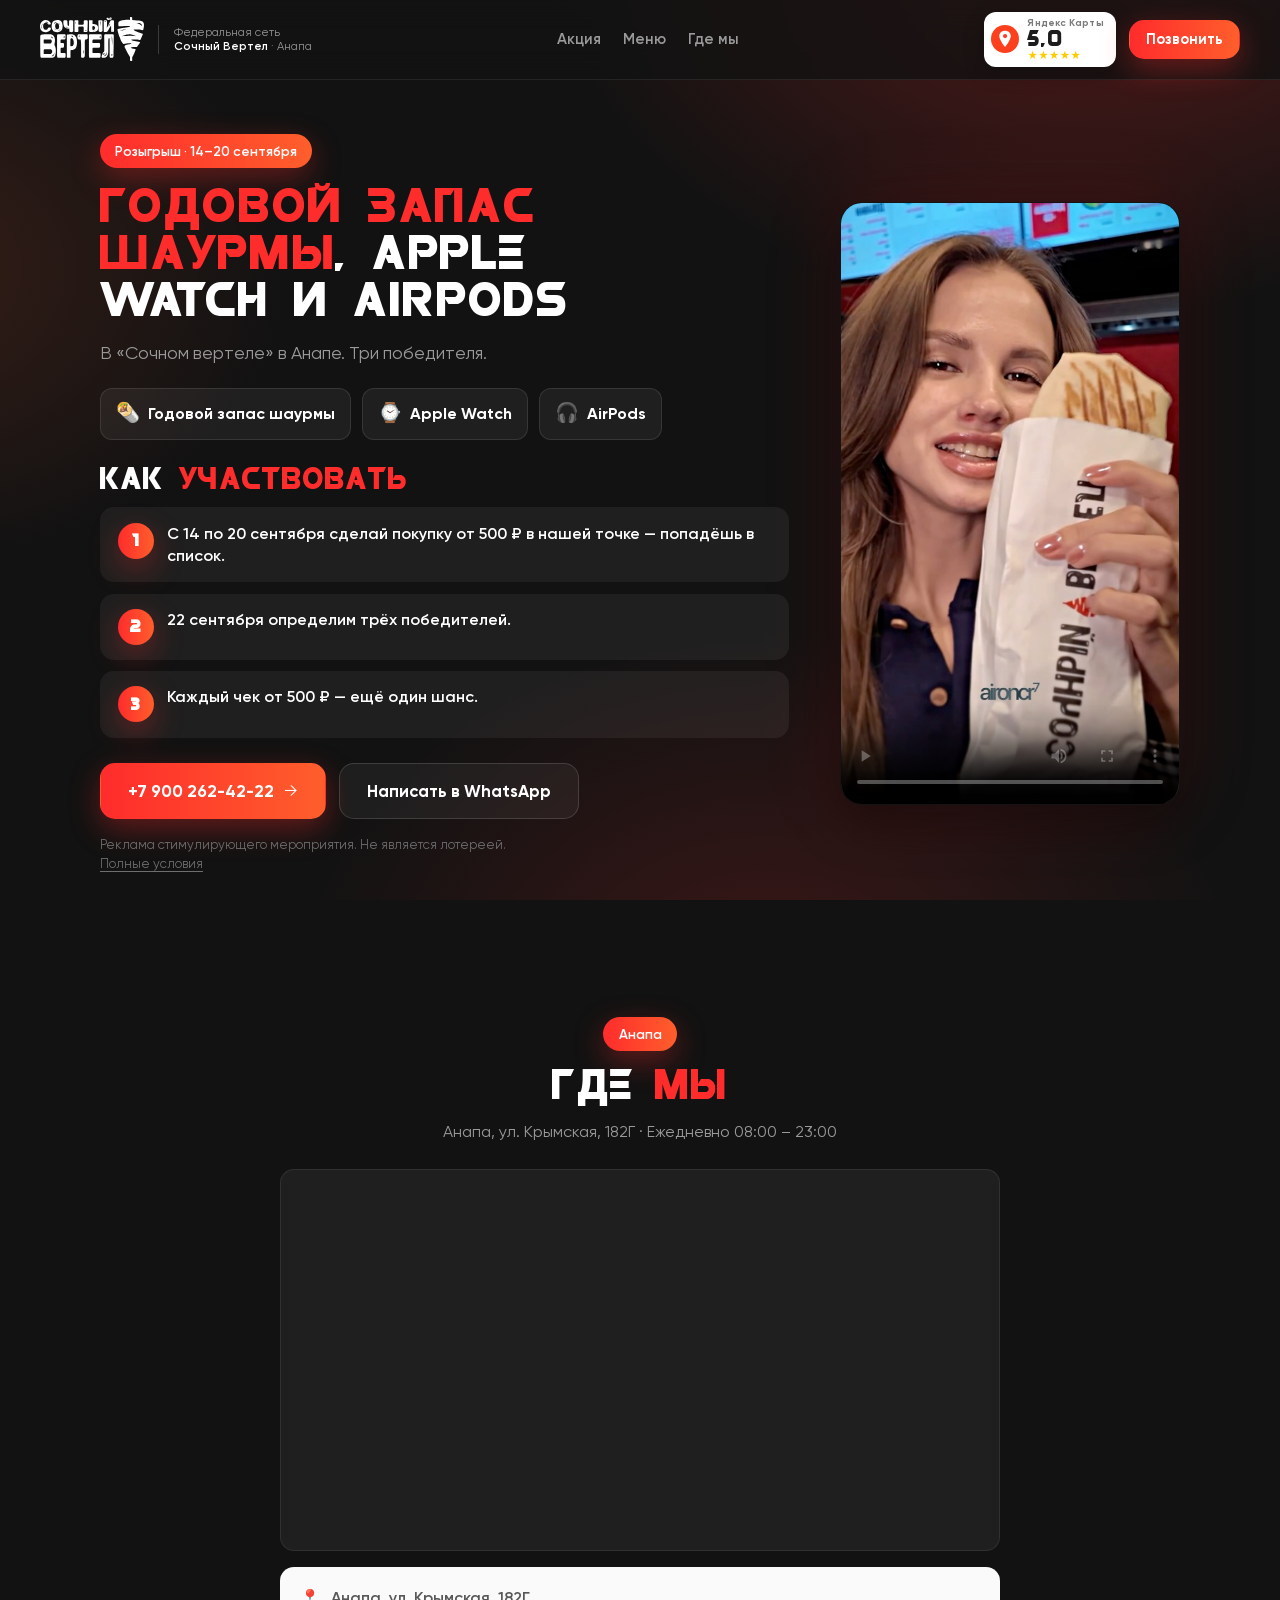
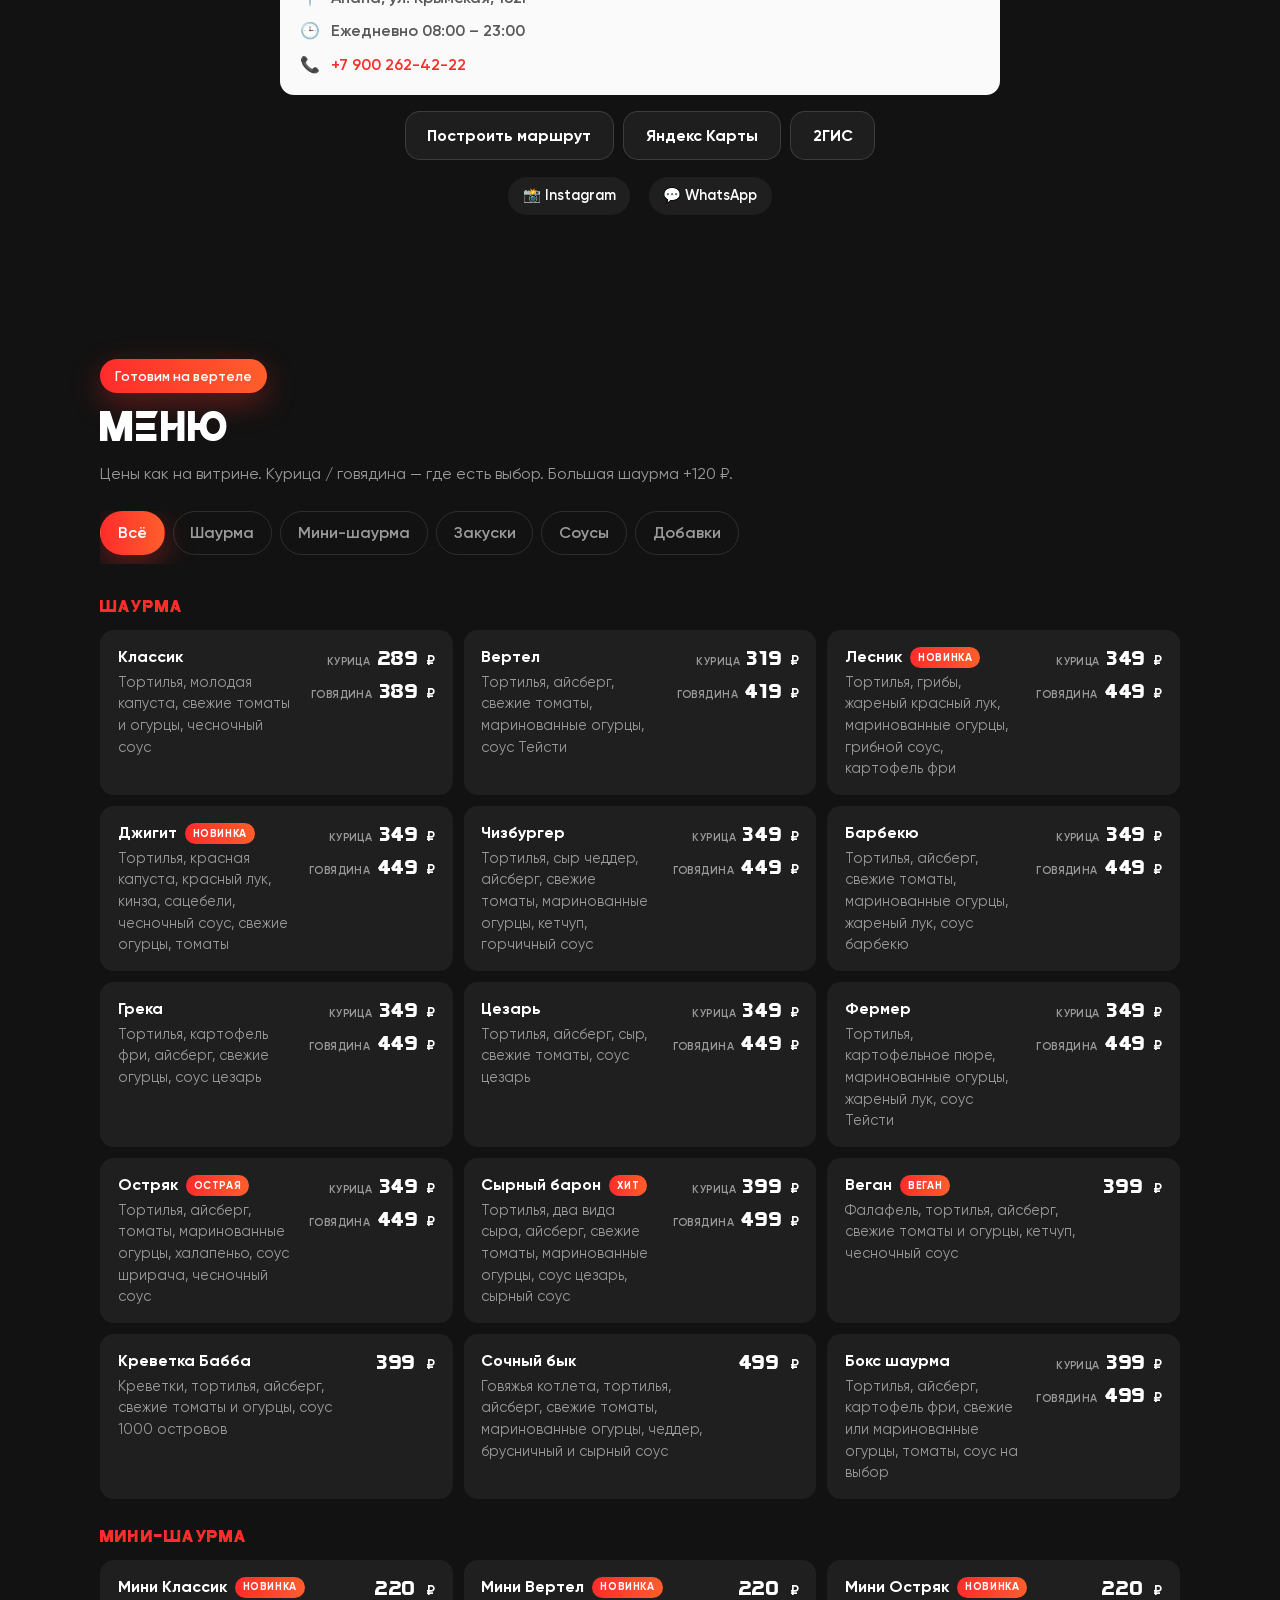
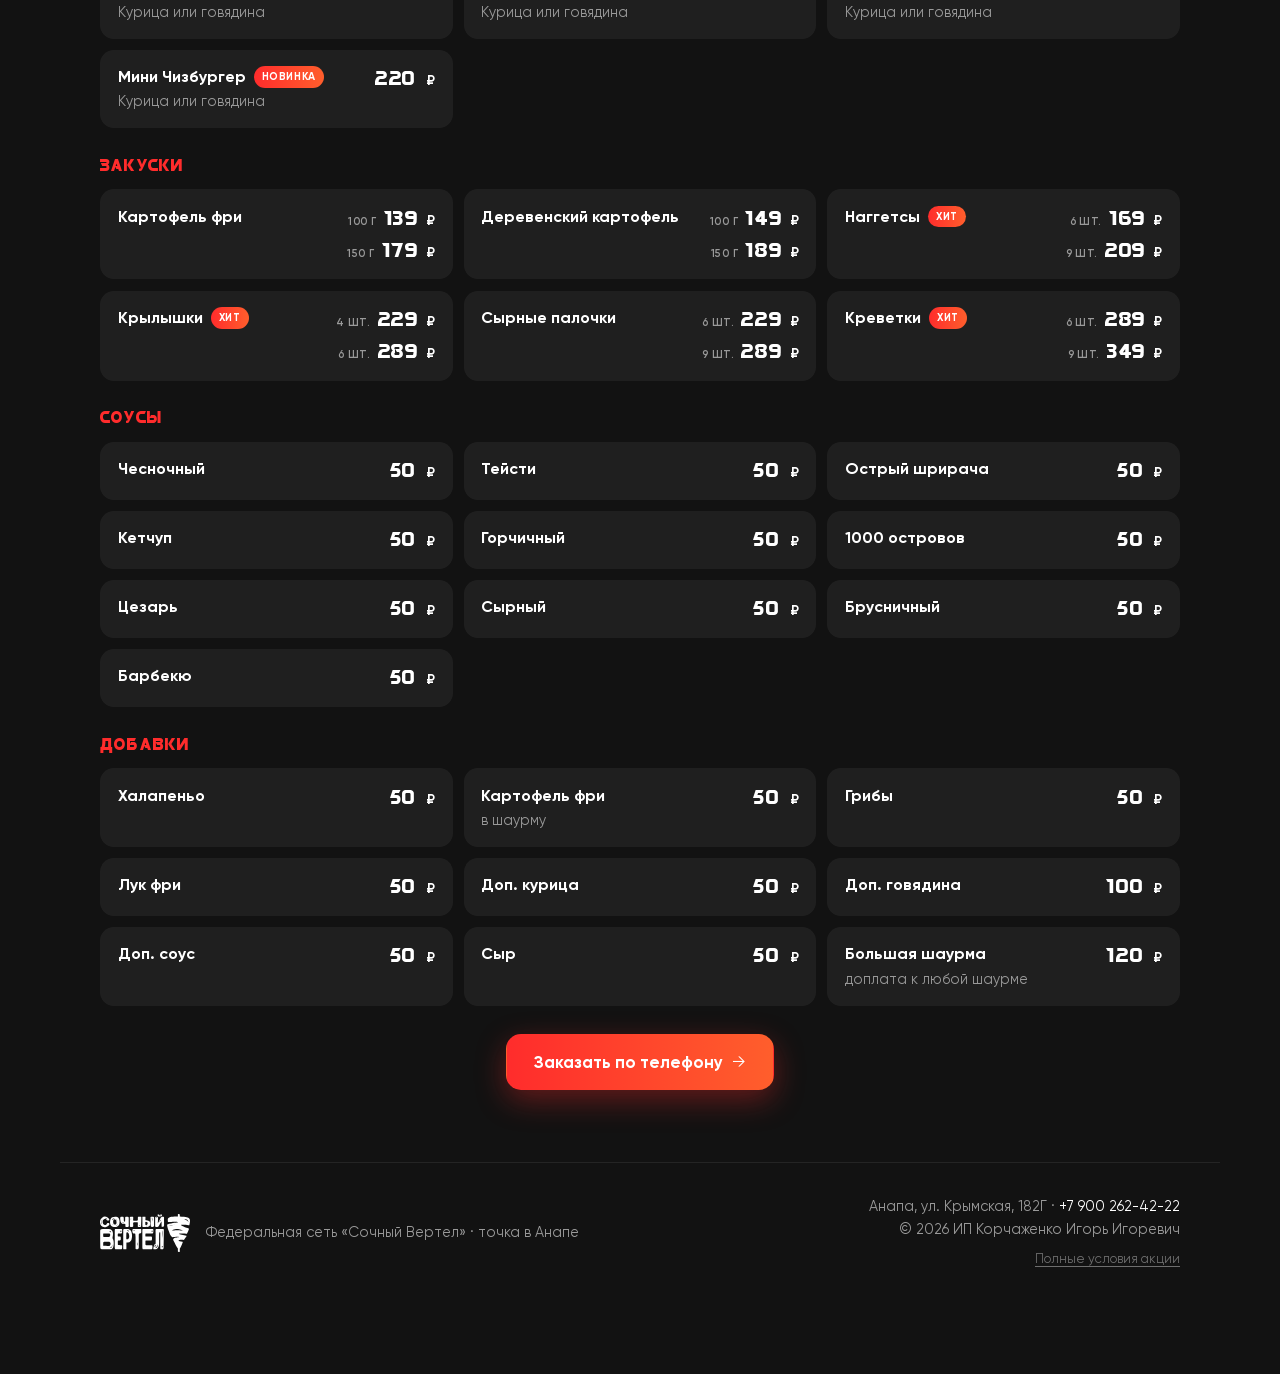
==== commit d0ed0b7e: "Главная = акционный лендинг, чтобы реклама на / и /promo/ вела к одной акции" ====
--- a/index.html
+++ b/index.html
@@ -3,29 +3,46 @@
 <head>
   <meta charset="utf-8">
   <meta name="viewport" content="width=device-width, initial-scale=1, viewport-fit=cover">
-  <title>Сочный вертел — шаурма в Анапе. Заказ по телефону дешевле</title>
-  <meta name="description" content="Шаурма «Сочный вертел» в Анапе, ул. Крымская 182Г. Заказ по телефону дешевле. Беспроигрышный лототрон от 500 ₽.">
+  <title>Розыгрыш — годовой запас шаурмы, Apple Watch и AirPods · Сочный вертел, Анапа</title>
+  <meta name="description" content="С 14 по 20 сентября покупка от 500 ₽ в «Сочном вертеле» в Анапе — участие в розыгрыше. Три победителя: годовой запас шаурмы, Apple Watch и AirPods. Итоги 22 сентября.">
   <meta name="theme-color" content="#16110d">
-  <meta property="og:title" content="Сочный вертел — шаурма в Анапе">
-  <meta property="og:description" content="Заказ по телефону дешевле, чем в приложениях. Беспроигрышный лототрон при чеке от 500 ₽.">
+  <link rel="canonical" href="https://sochnyvertelanapa.github.io/promo/">
+  <meta property="og:title" content="Розыгрыш в Сочном вертеле, Анапа">
+  <meta property="og:description" content="Покупка от 500 ₽ с 14 по 20 сентября — три победителя 22 сентября: годовой запас шаурмы, Apple Watch и AirPods.">
   <meta property="og:type" content="website">
+  <meta property="og:url" content="https://sochnyvertelanapa.github.io/promo/">
+  <meta property="og:image" content="https://sochnyvertelanapa.github.io/creatives/giveaway-banner-1200x628.png">
   <link rel="icon" href="assets/logo.svg" type="image/svg+xml">
   <link rel="stylesheet" href="styles.css">
+  <link rel="stylesheet" href="promo/styles.css">
+  <!-- Top.Mail.Ru counter -->
+  <script type="text/javascript">
+  var _tmr = window._tmr || (window._tmr = []);
+  _tmr.push({id: "3794026", type: "pageView", start: (new Date()).getTime()});
+  (function (d, w, id) {
+    if (d.getElementById(id)) return;
+    var ts = d.createElement("script"); ts.type = "text/javascript"; ts.async = true; ts.id = id;
+    ts.src = "https://top-fwz1.mail.ru/js/code.js";
+    var f = function () {var s = d.getElementsByTagName("script")[0]; s.parentNode.insertBefore(ts, s);};
+    if (w.opera == "[object Opera]") { d.addEventListener("DOMContentLoaded", f, false); } else { f(); }
+  })(document, window, "tmr-code");
+  </script>
+  <noscript><div><img src="https://top-fwz1.mail.ru/counter?id=3794026;js=na" style="position:absolute;left:-9999px;" alt="Top.Mail.Ru" /></div></noscript>
+  <!-- /Top.Mail.Ru counter -->
 </head>
 <body>
 
 <div class="embers" aria-hidden="true"></div>
 
 <header class="topbar">
-  <a class="brand" href="#top">
+  <a class="brand" href="#promo">
     <img src="assets/logo.svg" alt="Сочный Вертел" width="104" height="44">
     <span class="brand-sub">Федеральная сеть<br><b>Сочный Вертел</b> · Анапа</span>
   </a>
   <nav class="topnav">
-    <a href="#drum">Лототрон</a>
+    <a href="#promo">Акция</a>
     <a href="#menu">Меню</a>
     <a href="#map">Где мы</a>
-    <a href="#rsvp">Я приду</a>
   </nav>
   <div class="topbar-right">
     <a class="ymaps-badge" data-ymaps href="#" target="_blank" rel="noopener" aria-label="5.0 на Яндекс Картах">
@@ -47,105 +64,74 @@
 
 <main id="top">
 
-  <!-- ============ HERO ============ -->
-  <section class="hero">
-    <div class="hero-inner">
-      <span class="tag">Шаурма · <span data-address>Анапа, ул. Крымская, 182Г</span></span>
-      <h1><span class="red">Заказывай по телефону</span> — <br>это дешевле, чем в приложении</h1>
-      <p class="lead">Цены как на витрине, без наценки агрегатора. Классик по телефону 289&nbsp;₽ — в приложениях 590&nbsp;₽.</p>
-      <div class="hero-cta">
-        <a class="btn btn-accent btn-lg" data-tel href="#"><span data-phone>+7 ···</span> <span class="arrow">→</span></a>
-        <a class="btn btn-ghost btn-lg" data-wa href="#" target="_blank" rel="noopener">Написать в WhatsApp</a>
+  <section class="section promo-hero" id="promo">
+    <div class="promo-split">
+      <div class="promo-copy-top">
+        <span class="tag" data-promo-tag>Розыгрыш · 14–20 сентября</span>
+        <h1><span class="red">Годовой запас шаурмы</span>, Apple Watch и AirPods</h1>
+        <p class="lead" data-promo-lead>В «Сочном вертеле» в Анапе. Три победителя.</p>
       </div>
-      <ul class="hero-facts">
-        <li><b data-hours>Ежедневно</b></li>
-        <li><b data-min-order>Минимальный заказ 200 ₽</b></li>
-        <li><b>110+ отзывов</b> с оценкой 5.0</li>
-      </ul>
-    </div>
-    <div class="hero-art">
-      <a class="hero-card hero-lotto" href="#drum">
-        <span class="tag">Беспроигрышная лотерея</span>
-        <h2 class="hero-lotto-title">Лототрон при чеке от <span data-drum-threshold>500</span>&nbsp;₽</h2>
-        <p class="hero-lotto-lead">Крутите барабан на кассе — проигрышных шариков нет. Соус, фри, скидка или джекпот: сертификат до 10&nbsp;000&nbsp;₽.</p>
-        <div class="hero-lotto-prizes" aria-hidden="true">
-          <span>🥫</span><span>🍟</span><span>🥤</span><span>🎫</span><span>🏆</span>
+
+      <div class="promo-video-wrap">
+        <video
+          class="promo-video"
+          controls
+          playsinline
+          preload="metadata"
+          poster="promo/media/poster.jpg"
+          src="promo/media/promo.mp4"
+        ></video>
+      </div>
+
+      <div class="promo-copy-bottom">
+        <ul class="promo-prizes" data-promo-prizes>
+          <li><span>🌯</span> Годовой запас шаурмы</li>
+          <li><span>⌚</span> Apple Watch</li>
+          <li><span>🎧</span> AirPods</li>
+        </ul>
+
+        <div class="promo-rules">
+          <h2>Как <span class="red">участвовать</span></h2>
+          <ol data-promo-rules>
+            <li>С 14 по 20 сентября сделай покупку от 500 ₽ в нашей точке — попадёшь в список.</li>
+            <li>22 сентября определим трёх победителей.</li>
+            <li>Каждый чек от 500 ₽ — ещё один шанс.</li>
+          </ol>
         </div>
-        <span class="hero-pill">Посмотреть призы <span class="arrow">→</span></span>
-      </a>
-    </div>
-  </section>
 
-  <!-- ============ DELIVERY ============ -->
-  <section class="section delivery" id="delivery">
-    <div class="section-head">
-      <span class="tag">Почему напрямую?</span>
-      <h2 data-delivery-headline>По телефону — дешевле</h2>
-      <p class="muted">Три причины звонить нам, а не в приложение</p>
-    </div>
-    <div class="delivery-grid">
-      <div class="points" data-delivery-points></div>
-      <div class="compare-card" data-compare hidden>
-        <div class="compare-title">Например, <span data-compare-item></span></div>
-        <div class="compare-row">
-          <div class="compare-col phone">
-            <span class="compare-label">По телефону</span>
-            <span class="compare-price" data-compare-phone></span>
-          </div>
-          <div class="compare-vs">vs</div>
-          <div class="compare-col app">
-            <span class="compare-label">В приложении доставки</span>
-            <span class="compare-price" data-compare-app></span>
-          </div>
+        <div class="hero-cta promo-cta">
+          <a class="btn btn-accent btn-lg" data-tel href="#"><span data-phone>+7 ···</span> <span class="arrow">→</span></a>
+          <a class="btn btn-ghost btn-lg" data-wa href="#" target="_blank" rel="noopener">Написать в WhatsApp</a>
         </div>
-        <div class="compare-save">Экономия <b data-compare-save></b> с каждой шаурмы</div>
-        <a class="btn btn-accent" data-tel href="#">Заказать по телефону <span class="arrow">→</span></a>
+        <p class="promo-legal-note">Реклама стимулирующего мероприятия. Не является лотереей. <a href="promo/rules.html">Полные условия</a></p>
       </div>
     </div>
   </section>
 
-  <!-- ============ DRUM / LOTTERY ============ -->
-  <section class="section drum" id="drum">
-    <div class="section-head">
-      <span class="tag">Лототрон</span>
-      <h2><span class="red">Барабан</span> подарков</h2>
-      <p class="muted">Чек от <b data-drum-threshold>500</b> ₽ — крутите барабан на кассе. Проигрышных шариков нет.</p>
-    </div>
-
-    <div class="drum-grid">
-      <div class="drum-visual">
-        <div class="drum-wheel" data-wheel>
-          <div class="drum-glass"></div>
-          <div class="drum-balls" data-balls></div>
-        </div>
-        <div class="drum-result" data-drum-result>
-          <span class="drum-result-label">Что можно выиграть</span>
-          <span class="drum-result-prize">Нажмите «Показать шарик»</span>
-        </div>
-        <button class="btn btn-accent" type="button" data-spin>Показать случайный шарик</button>
-        <p class="tiny muted">Это демонстрация. Настоящий барабан — на кассе, при заказе от <span data-drum-threshold>500</span> ₽.</p>
+  <section class="section promo-map" id="map">
+    <div class="promo-center">
+      <div class="section-head">
+        <span class="tag">Анапа</span>
+        <h2>Где <span class="red">мы</span></h2>
+        <p class="muted"><span data-address></span> · <span data-hours></span></p>
       </div>
-
-      <div class="drum-side">
-        <div class="prizes">
-          <h3>Что можно выиграть</h3>
-          <div class="prize-groups" data-prizes></div>
-        </div>
+      <div class="map-frame">
+        <iframe data-map title="Карта: Сочный вертел, Анапа" loading="lazy" allowfullscreen></iframe>
       </div>
-    </div>
-
-    <div class="winners">
-      <div class="winners-head">
-        <h3>Кто уже выиграл</h3>
-        <span class="tiny muted" data-winners-count></span>
+      <div class="map-card">
+        <div class="map-card-row"><span class="ico">📍</span><span data-address></span></div>
+        <div class="map-card-row"><span class="ico">🕒</span><span data-hours></span></div>
+        <div class="map-card-row"><span class="ico">📞</span><a data-tel href="#"><span data-phone></span></a></div>
       </div>
-      <div class="winners-list" data-winners>
-        <div class="empty">Барабан крутится на кассе — первые выигрыши появятся здесь.</div>
+      <div class="map-links">
+        <a class="btn btn-ghost" data-route href="#" target="_blank" rel="noopener">Построить маршрут</a>
+        <a class="btn btn-ghost" data-ymaps href="#" target="_blank" rel="noopener">Яндекс Карты</a>
+        <a class="btn btn-ghost" data-2gis href="#" target="_blank" rel="noopener">2ГИС</a>
       </div>
+      <div class="social" data-social></div>
     </div>
   </section>
 
-  <!-- ============ MENU ============ -->
   <section class="section" id="menu">
     <div class="section-head">
       <span class="tag">Готовим на вертеле</span>
@@ -156,95 +142,6 @@
     <div class="menu-list" data-menu></div>
     <div class="menu-cta">
       <a class="btn btn-accent btn-lg" data-tel href="#">Заказать по телефону <span class="arrow">→</span></a>
-      <a class="btn btn-ghost" data-yandex-eda href="#" target="_blank" rel="noopener" hidden>Мы в Яндекс Еде</a>
-    </div>
-  </section>
-
-  <!-- ============ MAP ============ -->
-  <section class="section" id="map">
-    <div class="section-head">
-      <span class="tag">Анапа</span>
-      <h2>Где <span class="red">мы</span></h2>
-      <p class="muted"><span data-address></span> · <span data-hours></span></p>
-    </div>
-    <div class="map-grid">
-      <div class="map-frame">
-        <iframe data-map title="Карта: Сочный вертел, Анапа" loading="lazy" allowfullscreen></iframe>
-      </div>
-      <div class="map-side">
-        <div class="map-card">
-          <div class="map-card-row"><span class="ico">📍</span><span data-address></span></div>
-          <div class="map-card-row"><span class="ico">🕒</span><span data-hours></span></div>
-          <div class="map-card-row"><span class="ico">📞</span><a data-tel href="#"><span data-phone></span></a></div>
-        </div>
-        <div class="map-links">
-          <a class="btn btn-ghost" data-route href="#" target="_blank" rel="noopener">Построить маршрут</a>
-          <a class="btn btn-ghost" data-ymaps href="#" target="_blank" rel="noopener">Яндекс Карты</a>
-          <a class="btn btn-ghost" data-2gis href="#" target="_blank" rel="noopener">2ГИС</a>
-        </div>
-        <div class="social" data-social></div>
-      </div>
-    </div>
-  </section>
-
-  <!-- ============ RSVP ============ -->
-  <section class="section rsvp" id="rsvp">
-    <div class="rsvp-card">
-      <div class="rsvp-text">
-        <span class="tag">Отметьтесь</span>
-        <h2>Я <span class="red">приду</span></h2>
-        <p>Отметьтесь — мы будем ждать вас, а если идёте компанией, приготовим всё быстрее. <span class="rsvp-counter" data-rsvp-counter hidden>Сегодня к нам собираются <b data-rsvp-today>0</b> гостей.</span></p>
-      </div>
-      <form class="rsvp-form" data-rsvp-form novalidate>
-        <label>
-          <span>Как вас зовут</span>
-          <input name="name" type="text" maxlength="60" placeholder="Имя" required autocomplete="name">
-        </label>
-        <div class="row2">
-          <label>
-            <span>Когда</span>
-            <select name="when" required>
-              <option value="Сегодня">Сегодня</option>
-              <option value="Завтра">Завтра</option>
-              <option value="В пятницу на DJ-сет">В пятницу на DJ-сет</option>
-              <option value="В субботу на DJ-сет">В субботу на DJ-сет</option>
-              <option value="На этой неделе">На этой неделе</option>
-            </select>
-          </label>
-          <label>
-            <span>Во сколько</span>
-            <select name="time">
-              <option value="">Не знаю</option>
-              <option>08:00–11:00</option>
-              <option>11:00–14:00</option>
-              <option>14:00–17:00</option>
-              <option>17:00–20:00</option>
-              <option>20:00–23:00</option>
-            </select>
-          </label>
-        </div>
-        <div class="row2">
-          <label>
-            <span>Сколько человек</span>
-            <select name="people">
-              <option>1</option><option>2</option><option>3</option><option>4</option><option>5</option><option value="6+">6 и больше</option>
-            </select>
-          </label>
-          <label>
-            <span>Телефон <em>(необязательно)</em></span>
-            <input name="phone" type="tel" placeholder="+7" autocomplete="tel">
-          </label>
-        </div>
-        <label>
-          <span>Комментарий</span>
-          <input name="comment" type="text" maxlength="140" placeholder="Например: возьмём 4 Классических с собой">
-        </label>
-        <!-- honeypot -->
-        <input name="website" type="text" class="hp" tabindex="-1" autocomplete="off">
-        <button class="btn btn-accent btn-lg" type="submit" data-rsvp-submit>Я приду! <span class="arrow">→</span></button>
-        <p class="tiny muted" data-rsvp-hint></p>
-        <div class="rsvp-status" data-rsvp-status hidden></div>
-      </form>
     </div>
   </section>
 
@@ -252,23 +149,16 @@
 
 <footer class="footer">
   <div class="footer-brand"><img src="assets/logo.svg" alt="Сочный Вертел" width="90" height="38"><span>Федеральная сеть «Сочный Вертел» · точка в Анапе</span></div>
-  <div class="footer-meta"><span data-address></span> · <a data-tel href="#"><span data-phone></span></a><br>© <span data-year></span> <span data-legal></span></div>
+  <div class="footer-meta">
+    <span data-address></span> · <a data-tel href="#"><span data-phone></span></a><br>
+    © <span data-year></span> <span data-legal></span><br>
+    <a class="footer-terms" href="promo/rules.html">Полные условия акции</a>
+  </div>
 </footer>
 
 <a class="fab" data-tel href="#" aria-label="Позвонить">Заказать по телефону <span class="arrow">→</span></a>
 
-<div class="modal" data-modal hidden>
-  <div class="modal-backdrop" data-modal-close></div>
-  <div class="modal-card" role="dialog" aria-modal="true">
-    <button class="modal-x" type="button" data-modal-close aria-label="Закрыть">×</button>
-    <div class="modal-ico" data-modal-ico></div>
-    <h3 data-modal-title></h3>
-    <p data-modal-text></p>
-    <a class="btn btn-accent" data-tel href="#">Заказать по телефону <span class="arrow">→</span></a>
-  </div>
-</div>
-
-<script src="config.js"></script>
-<script src="app.js"></script>
+<script src="promo/config.js"></script>
+<script src="promo/app.js"></script>
 </body>
 </html>
--- a/promo/styles.css
+++ b/promo/styles.css
@@ -0,0 +1,206 @@
+@font-face { font-family: "ROBO"; src: url("../assets/fonts/robo.woff") format("woff"); font-weight: 400; font-display: swap; }
+@font-face { font-family: "Gilroy"; src: url("../assets/fonts/gilroy-regular.woff") format("woff"); font-weight: 400; font-display: swap; }
+@font-face { font-family: "Gilroy"; src: url("../assets/fonts/gilroy-semibold.woff") format("woff"); font-weight: 600; font-display: swap; }
+@font-face { font-family: "Gilroy"; src: url("../assets/fonts/gilroy-bold.woff") format("woff"); font-weight: 700; font-display: swap; }
+
+.promo-hero {
+  padding-top: clamp(2rem, 5vw, 3.4rem);
+  max-width: var(--max);
+}
+.promo-split {
+  display: grid;
+  grid-template-columns: minmax(0, 1fr) minmax(260px, 340px);
+  grid-template-areas:
+    "top video"
+    "bottom video";
+  column-gap: clamp(2rem, 4vw, 3.4rem);
+  row-gap: 1.35rem;
+  align-items: center;
+}
+.promo-copy-top { grid-area: top; align-self: end; }
+.promo-copy-bottom { grid-area: bottom; align-self: start; }
+.promo-video-wrap { grid-area: video; }
+
+.promo-copy-top h1 {
+  font-size: clamp(1.7rem, 3.4vw, 2.7rem);
+  max-width: 16ch;
+}
+.promo-copy-top .lead {
+  margin: 0.7rem 0 0;
+  color: var(--muted);
+  font-size: 1.12rem;
+  max-width: 38ch;
+}
+
+.promo-video-wrap {
+  width: 100%;
+  border-radius: 22px;
+  overflow: hidden;
+  border: 1px solid var(--line);
+  background: #000;
+  box-shadow: var(--shadow), 0 0 80px rgba(255, 44, 44, 0.16);
+}
+.promo-video {
+  display: block;
+  width: 100%;
+  height: auto;
+  aspect-ratio: 9 / 16;
+  background: #000;
+}
+
+.promo-prizes {
+  list-style: none;
+  padding: 0;
+  margin: 0;
+  display: flex;
+  flex-wrap: wrap;
+  gap: 0.65rem;
+}
+.promo-prizes li {
+  display: flex;
+  align-items: center;
+  gap: 0.5rem;
+  padding: 0.65rem 0.95rem;
+  border-radius: 12px;
+  background: rgba(255, 255, 255, 0.06);
+  border: 1px solid rgba(255, 255, 255, 0.1);
+  font-weight: 700;
+}
+.promo-prizes span { font-size: 1.2rem; }
+
+.promo-rules { margin-top: 1.5rem; }
+.promo-rules h2 { font-size: clamp(1.25rem, 2.4vw, 1.7rem); }
+.promo-rules ol {
+  margin: 0.9rem 0 0;
+  padding: 0;
+  list-style: none;
+  display: grid;
+  gap: 0.7rem;
+  counter-reset: rule;
+}
+.promo-rules li {
+  counter-increment: rule;
+  display: flex;
+  gap: 0.85rem;
+  align-items: flex-start;
+  background: var(--card);
+  border-radius: var(--radius);
+  padding: 0.95rem 1.1rem;
+  font-weight: 600;
+  line-height: 1.4;
+}
+.promo-rules li::before {
+  content: counter(rule);
+  flex: 0 0 36px;
+  height: 36px;
+  border-radius: 50%;
+  display: grid;
+  place-items: center;
+  font-family: var(--display);
+  font-size: 0.95rem;
+  background: var(--grad);
+  box-shadow: var(--glow);
+}
+
+.promo-cta { margin-bottom: 0; }
+
+.promo-center {
+  max-width: 720px;
+  margin: 0 auto;
+  text-align: center;
+}
+
+.promo-map .section-head { text-align: center; }
+.promo-map .map-frame {
+  max-width: 720px;
+  margin: 0 auto;
+}
+.promo-map .map-card {
+  max-width: 720px;
+  margin: 1rem auto 0;
+  text-align: left;
+}
+.promo-map .map-links {
+  justify-content: center;
+  margin-top: 1rem;
+}
+.promo-map .social {
+  display: flex;
+  flex-wrap: wrap;
+  justify-content: center;
+  gap: 0.8rem 1.2rem;
+  margin-top: 1.1rem;
+  font-weight: 600;
+}
+.promo-map .social a:hover { color: var(--red); }
+
+.promo-legal-note {
+  margin: 1rem 0 0;
+  font-size: 0.82rem;
+  color: #6e6e6e;
+  line-height: 1.45;
+  max-width: 46ch;
+}
+.promo-legal-note a {
+  color: #6e6e6e;
+  text-decoration: underline;
+  text-underline-offset: 3px;
+}
+.promo-legal-note a:hover { color: #9a9a9a; }
+
+.footer-meta .footer-terms {
+  display: inline-block;
+  margin-top: 0.45rem;
+  color: #6e6e6e;
+  font-size: 0.82rem;
+  text-decoration: underline;
+  text-underline-offset: 3px;
+}
+.footer-meta .footer-terms:hover { color: #9a9a9a; }
+
+.rules-page { max-width: 800px; }
+.rules-page h1 { font-size: clamp(1.6rem, 3.2vw, 2.3rem); }
+.rules-lead { margin: 0.6rem 0 1.8rem; max-width: 62ch; }
+.rules-doc h2 {
+  margin: 1.8rem 0 0.7rem;
+  font-size: 1.15rem;
+}
+.rules-doc p, .rules-doc li {
+  color: rgba(255, 255, 255, 0.78);
+  font-size: 0.98rem;
+  line-height: 1.55;
+}
+.rules-doc a { color: #ff8562; text-decoration: underline; text-underline-offset: 3px; }
+.rules-prizes { margin: 0 0 1em; padding-left: 1.2rem; display: grid; gap: 0.7rem; }
+.rules-updated { margin-top: 1.6rem; color: #6e6e6e; font-size: 0.85rem; }
+
+@media (max-width: 860px) {
+  .promo-legal-note { margin-left: auto; margin-right: auto; text-align: center; }
+}
+
+@media (max-width: 860px) {
+  .promo-split {
+    grid-template-columns: 1fr;
+    grid-template-areas:
+      "top"
+      "video"
+      "bottom";
+    justify-items: stretch;
+  }
+  .promo-copy-top { text-align: center; }
+  .promo-copy-top h1 { margin-left: auto; margin-right: auto; }
+  .promo-copy-top .lead { margin-left: auto; margin-right: auto; }
+  .promo-video-wrap {
+    max-width: 360px;
+    justify-self: center;
+  }
+  .promo-prizes { justify-content: center; }
+  .promo-rules h2 { text-align: center; }
+  .promo-cta { justify-content: center; }
+}
+
+@media (max-width: 480px) {
+  .promo-prizes { flex-direction: column; align-items: stretch; }
+  .promo-prizes li { justify-content: center; }
+  .promo-video-wrap { max-width: 100%; }
+}
